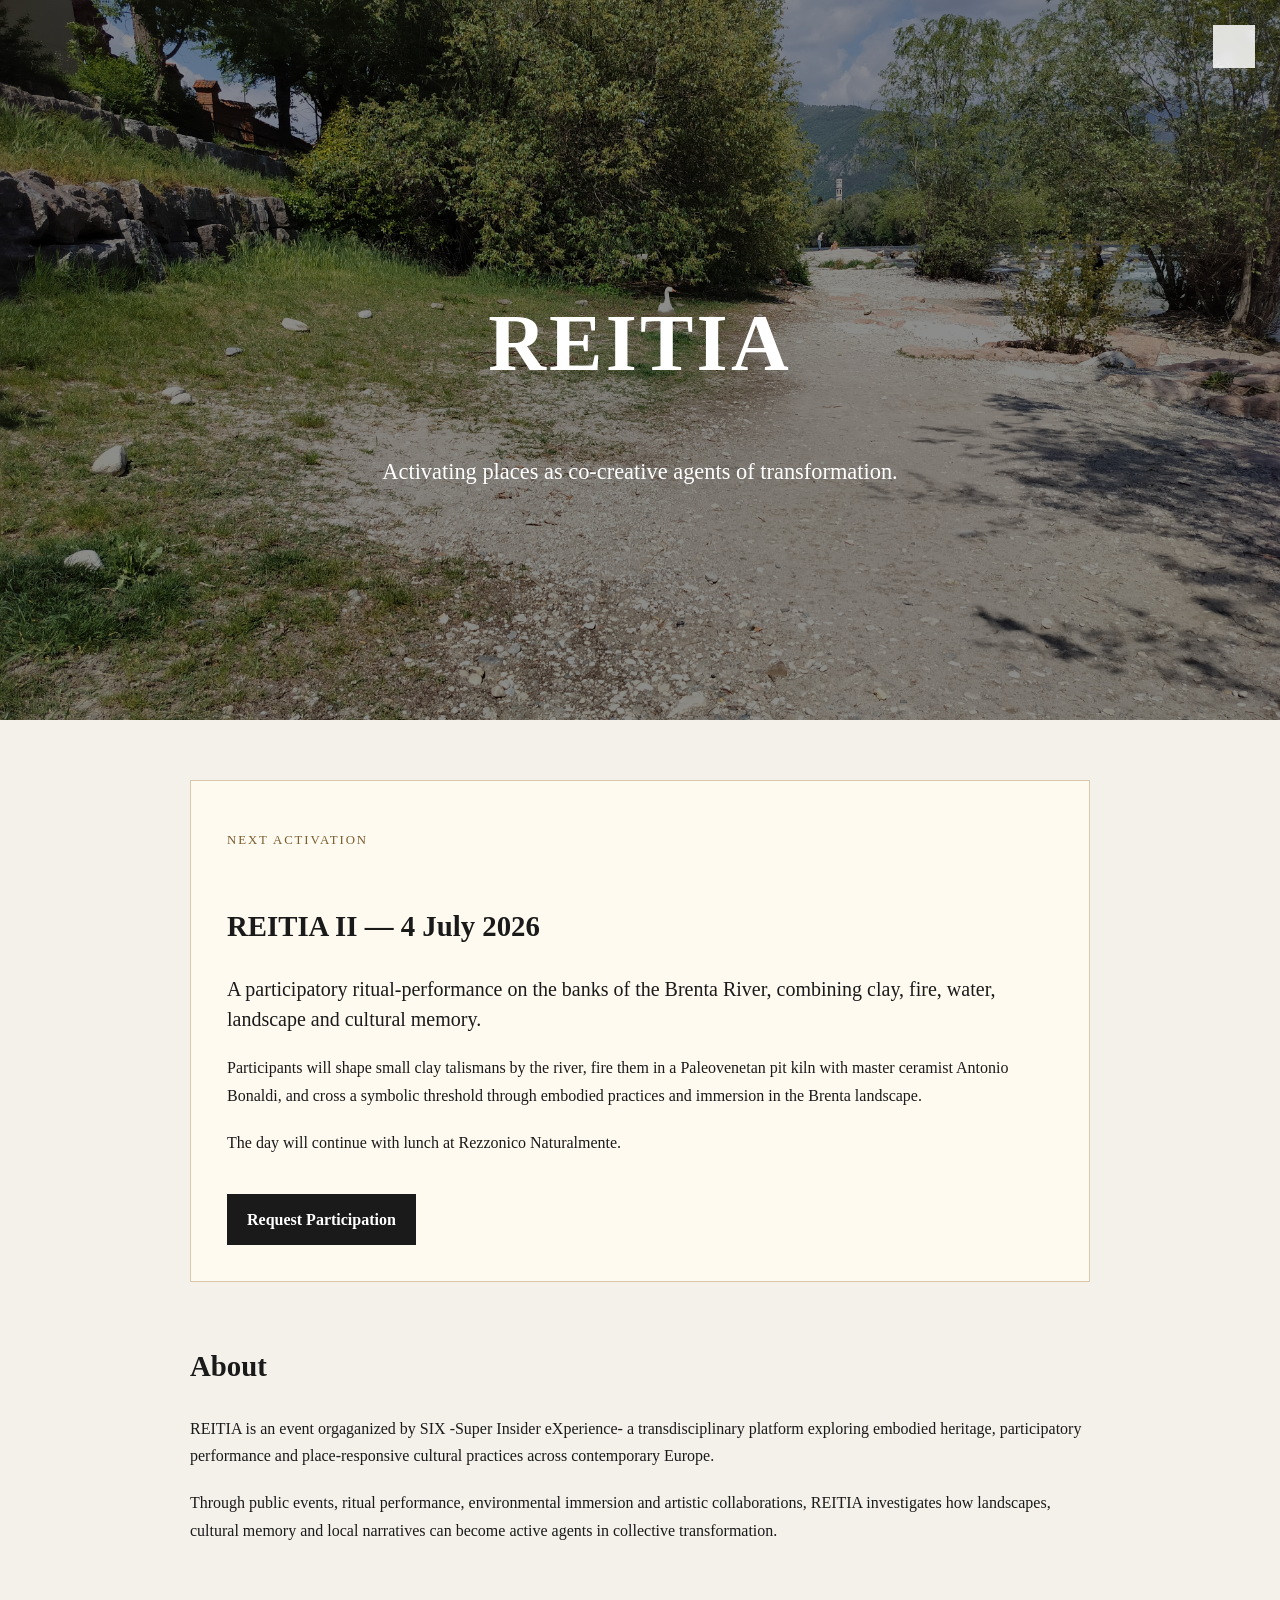
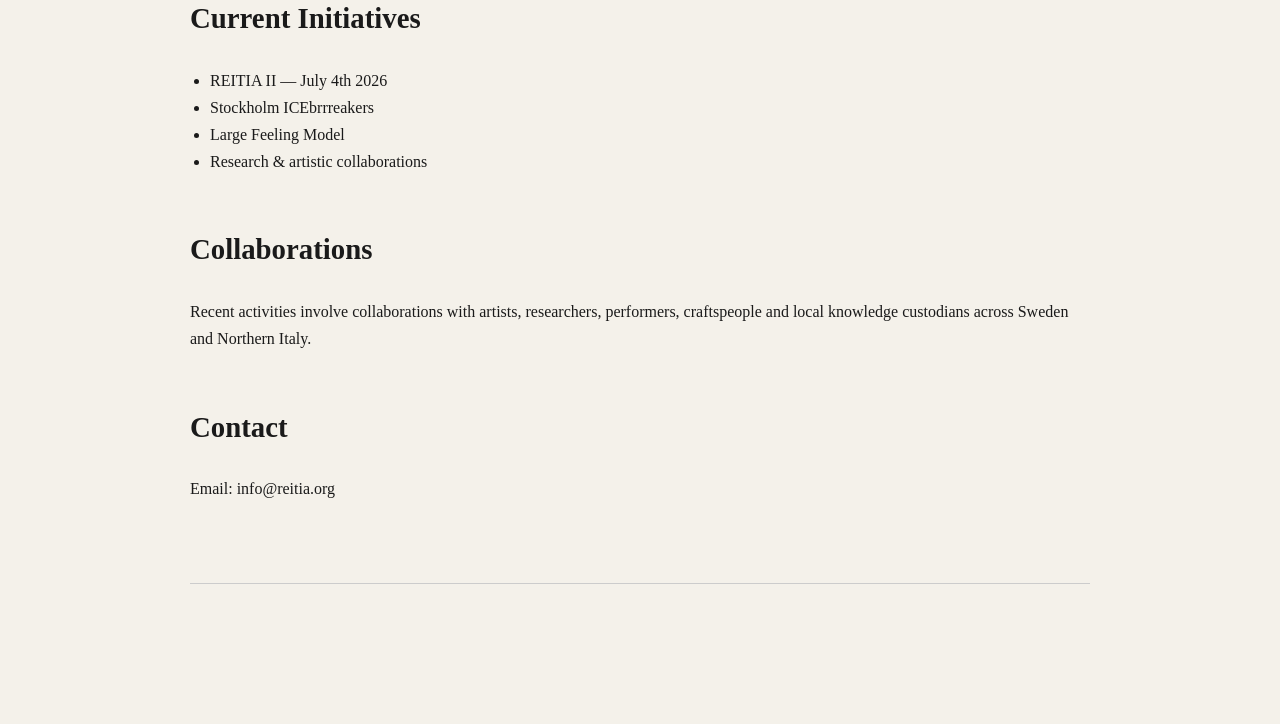
==== index-en.html @ d6e20637 "Update index-en.html" ====
<!DOCTYPE html>
<html lang="en">
<head>
  <meta charset="UTF-8" />
  <meta name="viewport" content="width=device-width, initial-scale=1.0" />
  <title>REITIA</title>
  <link rel="stylesheet" href="style.css" />
</head>

<body>

  <div class="lang-switch">
  <a href="index.html">IT</a>
</div>

<section class="hero">
  <div class="overlay">
    <h1>REITIA</h1>
    <p class="tagline">
  Activating places as co-creative agents of transformation.
</p>
  </div>
</section>

<section class="content">

  <section class="event-card">
  <p class="eyebrow">Next activation</p>
  <h2>REITIA II — 4 July 2026</h2>
  <p class="event-lead">
    A participatory ritual-performance on the banks of the Brenta River, combining clay, fire, water, landscape and cultural memory.
  </p>
  <p>
    Participants will shape small clay talismans by the river, fire them in a Paleovenetan pit kiln with master ceramist Antonio Bonaldi, and cross a symbolic threshold through embodied practices and immersion in the Brenta landscape.
  </p>
  <p>
    The day will continue with lunch at Rezzonico Naturalmente.
  </p>
  <a class="button" href="https://forms.gle/vJEPRi6JZn8Q7Mc96" target="_blank">
    Request Participation
</a>
</section>


  <div id="en">

    <h2>About</h2>

    <p>
      REITIA is an event orgaganized by SIX -Super Insider eXperience- a transdisciplinary platform exploring embodied heritage,
      participatory performance and place-responsive cultural practices
      across contemporary Europe.
    </p>

    <p>
      Through public events, ritual performance, environmental immersion
      and artistic collaborations, REITIA investigates how landscapes,
      cultural memory and local narratives can become active agents in
      collective transformation.
    </p>

    <h2>Current Initiatives</h2>

    <ul>
      <li>REITIA II — July 4th 2026</li>
      <li>Stockholm ICEbrrreakers</li>
      <li>Large Feeling Model</li>
      <li>Research & artistic collaborations</li>
    </ul>

    <h2>Collaborations</h2>

    <p>
      Recent activities involve collaborations with artists, researchers,
      performers, craftspeople and local knowledge custodians across Sweden
      and Northern Italy.
    </p>

    <h2>Contact</h2>

    <p>
      Email: info@reitia.org
    </p>

  </div>

  <hr />

</section>

</body>
</html>
---- style.css ----
body {
  margin: 0;
  font-family: Georgia, serif;
  background-color: #f4f1ea;
  color: #1a1a1a;
  line-height: 1.7;
}

.hero {
  height: 80vh;
  background-image: url('images/brenta-hero.jpg');
  background-size: cover;
  background-position: 58% center;
  position: relative;
}

.overlay {
  position: absolute;
  inset: 0;
  background: rgba(0,0,0,0.45);

  display: flex;
  flex-direction: column;
  justify-content: center;
  align-items: center;

  text-align: center;
  color: white;
  padding: 20px;
}

h1 {
  font-size: 5rem;
  letter-spacing: 0.2rem;
  margin-bottom: 20px;
}

.tagline {
  font-size: 1.4rem;
  max-width: 700px;
}

.content {
  max-width: 900px;
  margin: auto;
  padding: 60px 30px;
}

h2 {
  margin-top: 50px;
  font-size: 1.8rem;
}

.lang-switch {
  position: absolute;
  top: 25px;
  right: 25px;

  z-index: 1000;

  background: rgba(255,255,255,0.85);
  padding: 8px 12px;
  border-radius: 20px;

  backdrop-filter: blur(4px);
}

.lang-switch a {
  color: #222;
  text-decoration: none;
  font-weight: 600;
  letter-spacing: 0.05rem;
}

ul {
  padding-left: 20px;
}

hr {
  margin: 80px 0;
  border: none;
  border-top: 1px solid #ccc;
}

p {
  margin-bottom: 20px;
}

@media (max-width: 700px) {
  .hero {
    height: 75vh;
    background-position: 68% center;
  }

  h1 {
    font-size: 3.6rem;
    letter-spacing: 0.14rem;
  }

  .tagline {
    font-size: 1.05rem;
    max-width: 90%;
  }
}

.event-card {
  background: #fffaf0;
  border: 1px solid #d8c9aa;
  padding: 36px;
  margin-bottom: 60px;
}

.eyebrow {
  text-transform: uppercase;
  letter-spacing: 0.12rem;
  font-size: 0.8rem;
  color: #7a5c2e;
  margin-bottom: 8px;
}

.event-lead {
  font-size: 1.25rem;
  line-height: 1.5;
}

.button {
  display: inline-block;
  margin-top: 18px;
  padding: 12px 20px;
  background: #1a1a1a;
  color: #fff;
  text-decoration: none;
  font-weight: bold;
}

.button:hover {
  background: #4a3820;
}
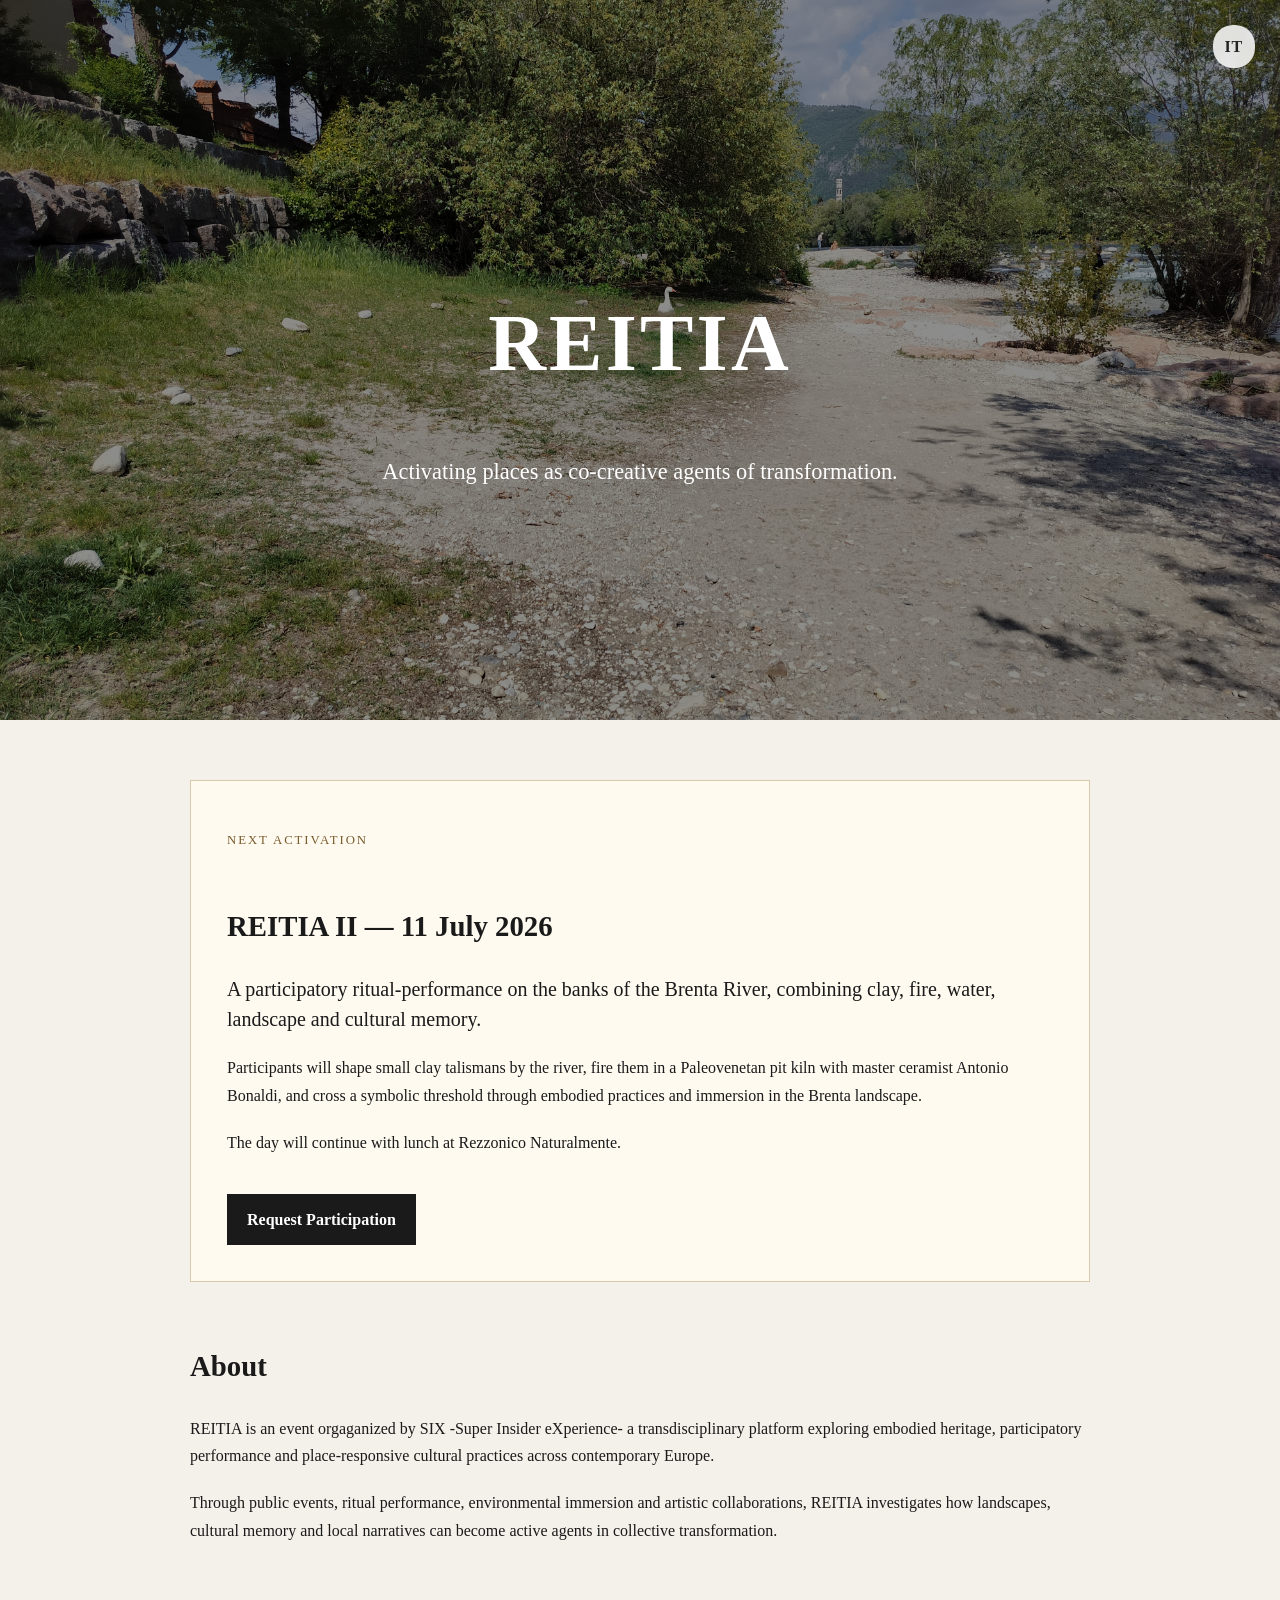
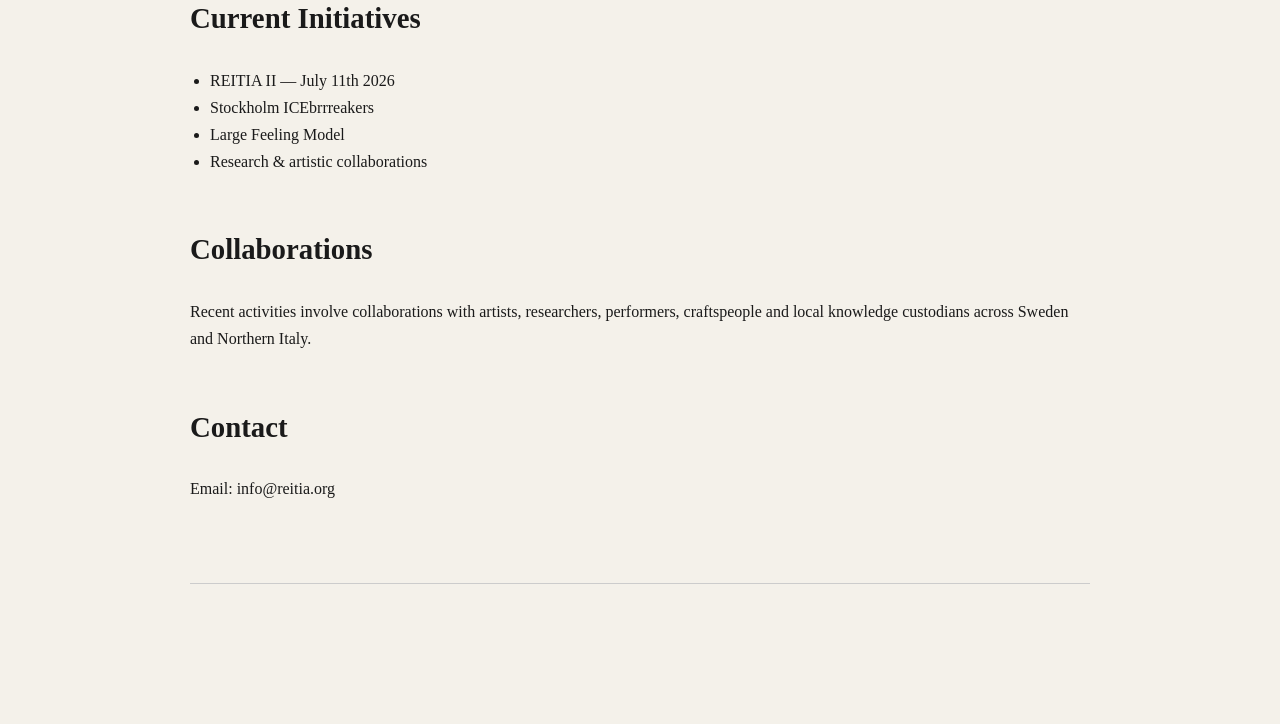
==== commit ba09c4cc: "Update event date for REITIA II to July 11, 2026" ====
--- a/index-en.html
+++ b/index-en.html
@@ -26,7 +26,7 @@
 
   <section class="event-card">
   <p class="eyebrow">Next activation</p>
-  <h2>REITIA II — 4 July 2026</h2>
+  <h2>REITIA II — 11 July 2026</h2>
   <p class="event-lead">
     A participatory ritual-performance on the banks of the Brenta River, combining clay, fire, water, landscape and cultural memory.
   </p>
@@ -62,7 +62,7 @@
     <h2>Current Initiatives</h2>
 
     <ul>
-      <li>REITIA II — July 4th 2026</li>
+      <li>REITIA II — July 11th 2026</li>
       <li>Stockholm ICEbrrreakers</li>
       <li>Large Feeling Model</li>
       <li>Research & artistic collaborations</li>
--- a/style.css
+++ b/style.css
@@ -136,3 +136,73 @@
 .button:hover {
   background: #4a3820;
 }
+.date-block {
+  margin: 28px 0;
+  padding-left: 18px;
+  border-left: 3px solid #d8c9aa;
+}
+
+.date-block h3 {
+  margin: 0 0 8px 0;
+  font-size: 1.35rem;
+  color: #4a3820;
+}
+
+.date-block p {
+  margin-bottom: 0;
+}
+
+
+.image-grid {
+  display: grid;
+  grid-template-columns: repeat(3, 1fr);
+  gap: 24px;
+  margin: 28px 0 60px;
+}
+
+.image-grid figure {
+  margin: 0;
+}
+
+.image-grid img {
+  width: 100%;
+  aspect-ratio: 4 / 3;
+  object-fit: cover;
+  display: block;
+  border: 1px solid #d8c9aa;
+}
+
+.image-grid figcaption {
+  font-size: 0.9rem;
+  color: #5f574a;
+  line-height: 1.45;
+  margin-top: 8px;
+}
+
+.reitia-section,
+.images-section,
+.press-section,
+.sestante-section {
+  margin-bottom: 60px;
+}
+
+.full-image {
+  width: 100%;
+  height: auto;
+  margin: 24px 0 40px;
+  border: 1px solid #d8c9aa;
+}
+
+.image-caption {
+  font-size: 0.95rem;
+  color: #5f574a;
+  margin-top: -24px;
+  margin-bottom: 50px;
+  line-height: 1.5;
+}
+
+@media (max-width: 700px) {
+  .image-grid {
+    grid-template-columns: 1fr;
+  }
+}
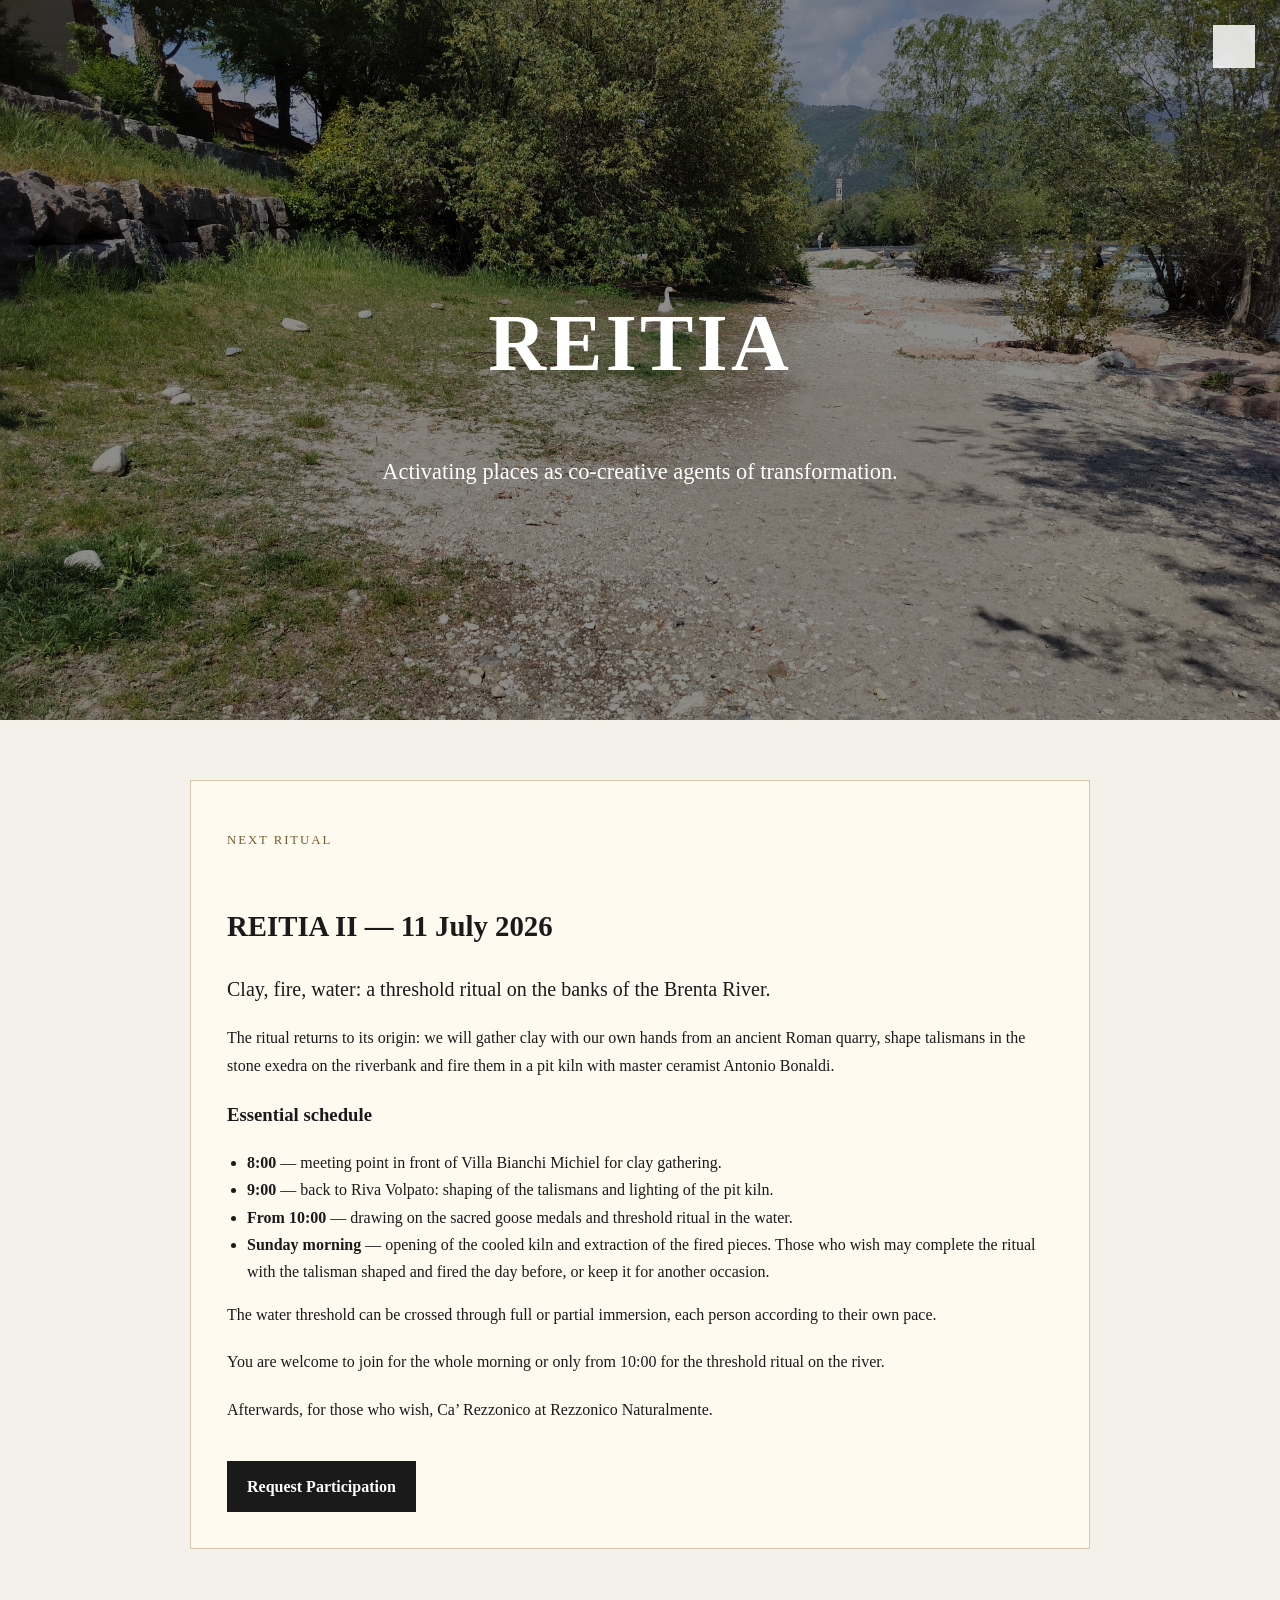
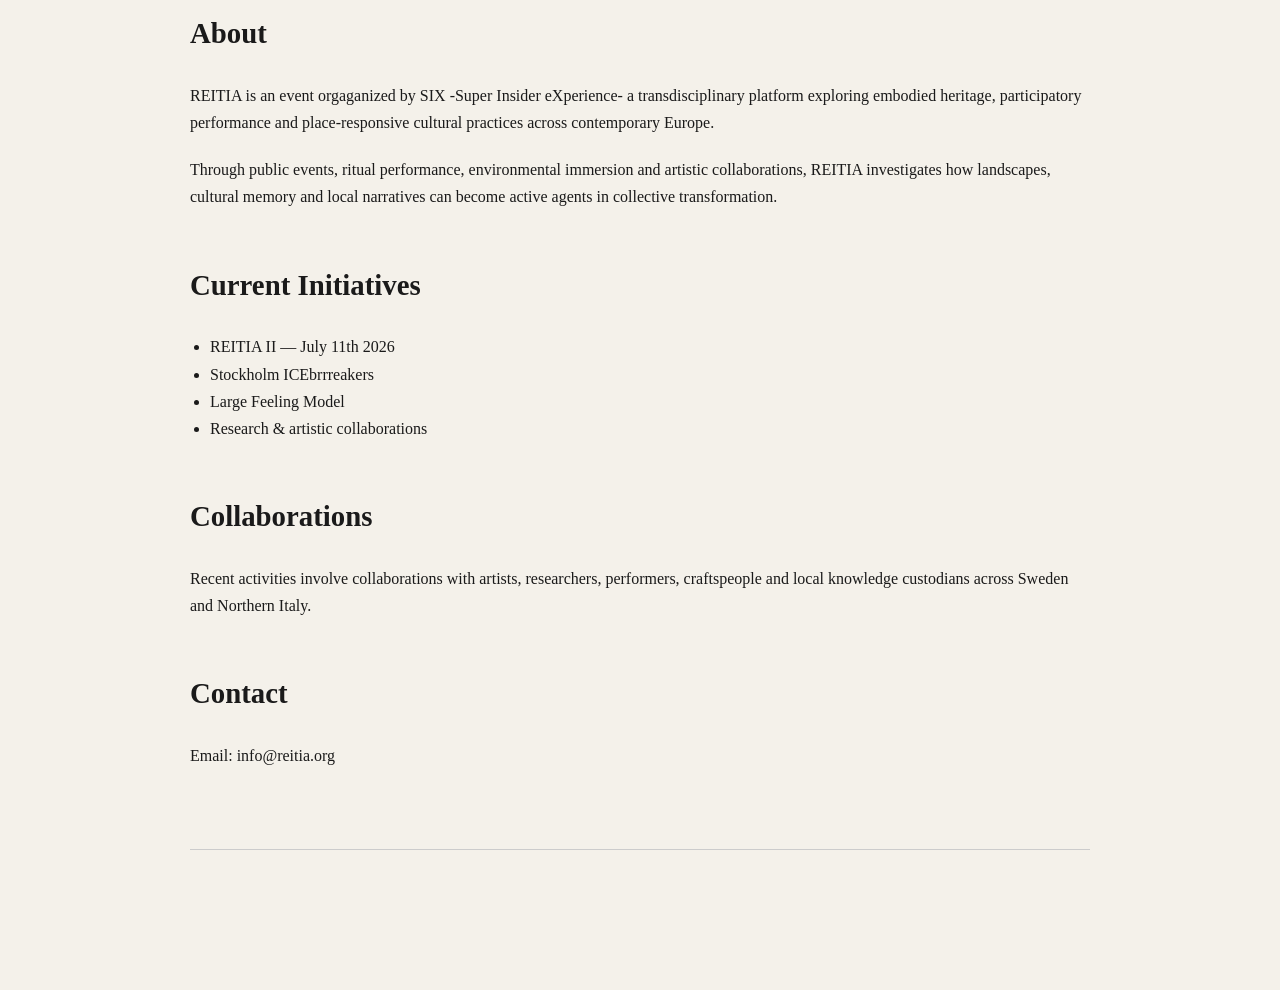
==== commit 99f92fac: "Update event details and descriptions in index-en.html" ====
--- a/index-en.html
+++ b/index-en.html
@@ -25,20 +25,41 @@
 <section class="content">
 
   <section class="event-card">
-  <p class="eyebrow">Next activation</p>
+  <p class="eyebrow">Next ritual</p>
   <h2>REITIA II — 11 July 2026</h2>
+
   <p class="event-lead">
-    A participatory ritual-performance on the banks of the Brenta River, combining clay, fire, water, landscape and cultural memory.
+    Clay, fire, water: a threshold ritual on the banks of the Brenta River.
   </p>
+
   <p>
-    Participants will shape small clay talismans by the river, fire them in a Paleovenetan pit kiln with master ceramist Antonio Bonaldi, and cross a symbolic threshold through embodied practices and immersion in the Brenta landscape.
+    The ritual returns to its origin: we will gather clay with our own hands from an ancient Roman quarry, shape talismans in the stone exedra on the riverbank and fire them in a pit kiln with master ceramist Antonio Bonaldi.
   </p>
+
+  <h3>Essential schedule</h3>
+
+  <ul>
+    <li><strong>8:00</strong> — meeting point in front of Villa Bianchi Michiel for clay gathering.</li>
+    <li><strong>9:00</strong> — back to Riva Volpato: shaping of the talismans and lighting of the pit kiln.</li>
+    <li><strong>From 10:00</strong> — drawing on the sacred goose medals and threshold ritual in the water.</li>
+    <li><strong>Sunday morning</strong> — opening of the cooled kiln and extraction of the fired pieces. Those who wish may complete the ritual with the talisman shaped and fired the day before, or keep it for another occasion.</li>
+  </ul>
+
   <p>
-    The day will continue with lunch at Rezzonico Naturalmente.
+    The water threshold can be crossed through full or partial immersion, each person according to their own pace.
   </p>
+
+  <p>
+    You are welcome to join for the whole morning or only from 10:00 for the threshold ritual on the river.
+  </p>
+
+  <p>
+    Afterwards, for those who wish, Ca’ Rezzonico at Rezzonico Naturalmente.
+  </p>
+
   <a class="button" href="https://forms.gle/vJEPRi6JZn8Q7Mc96" target="_blank">
     Request Participation
-</a>
+  </a>
 </section>
 
 
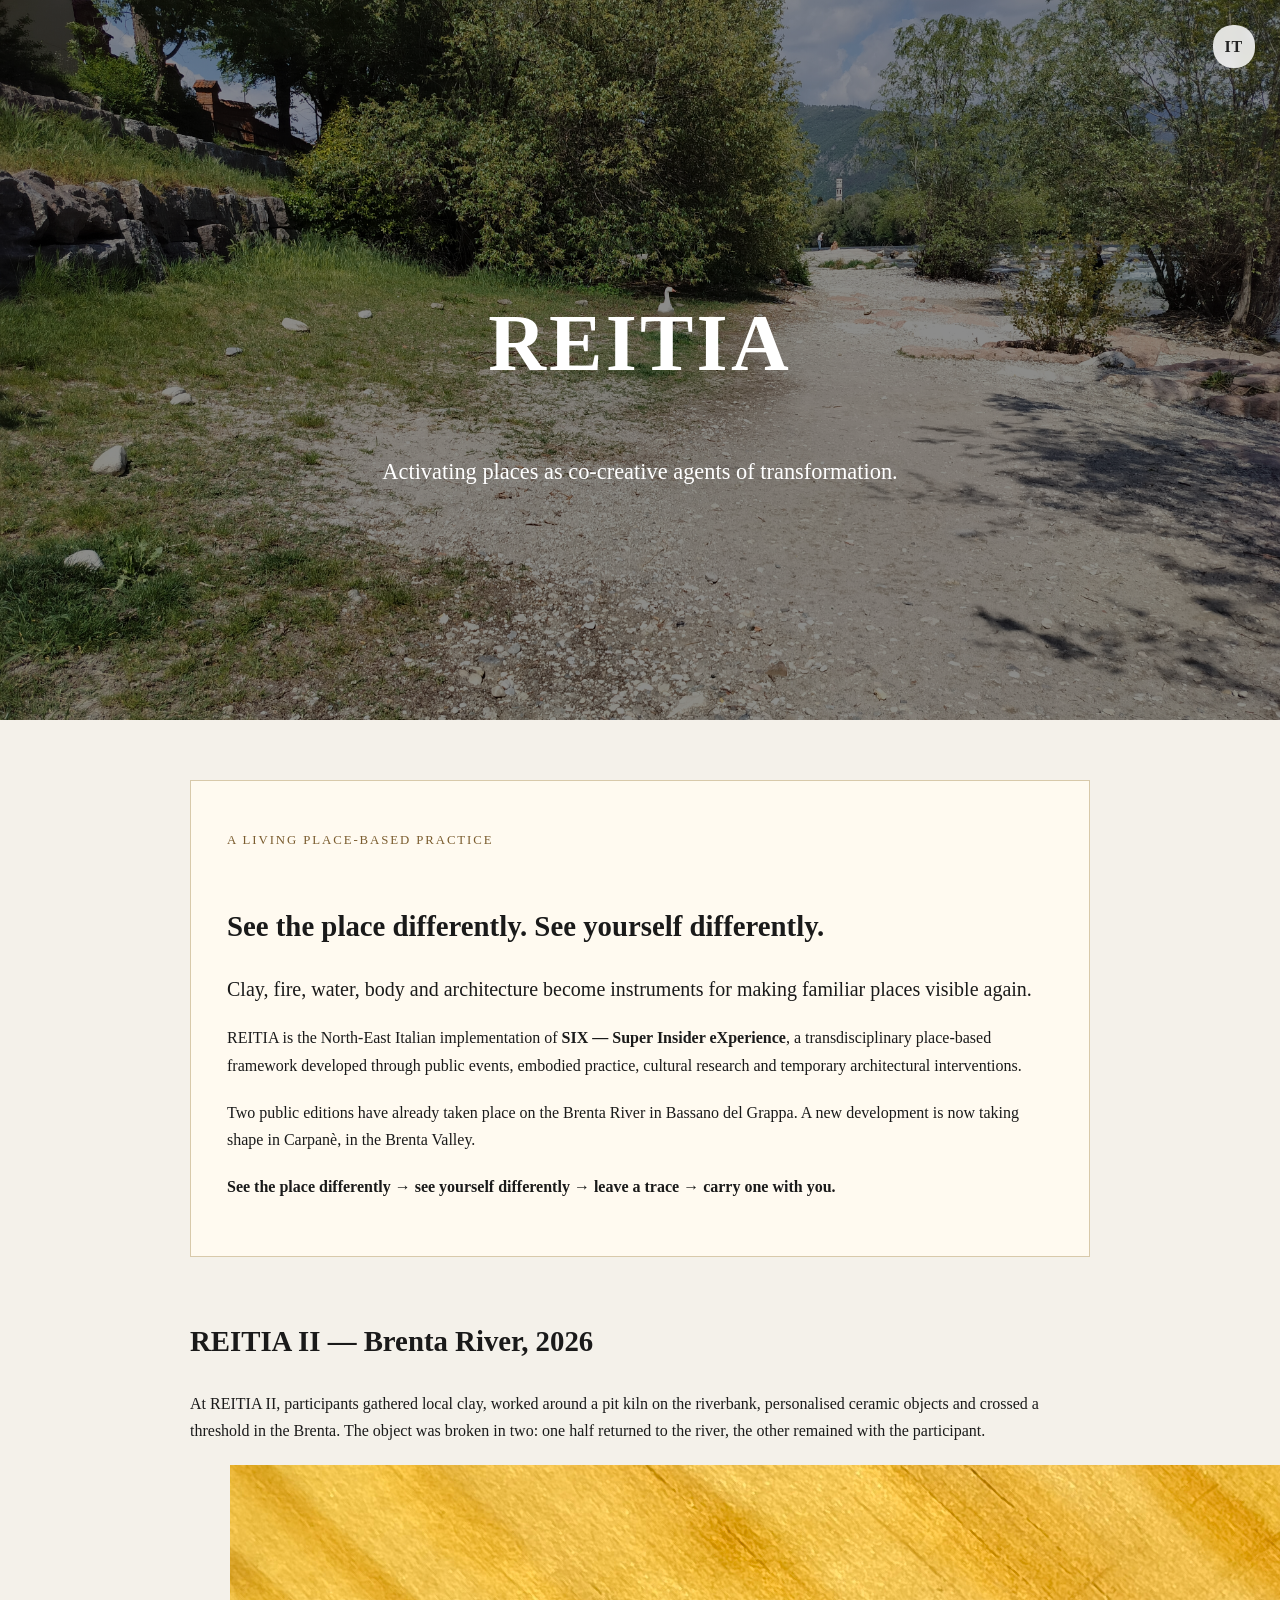
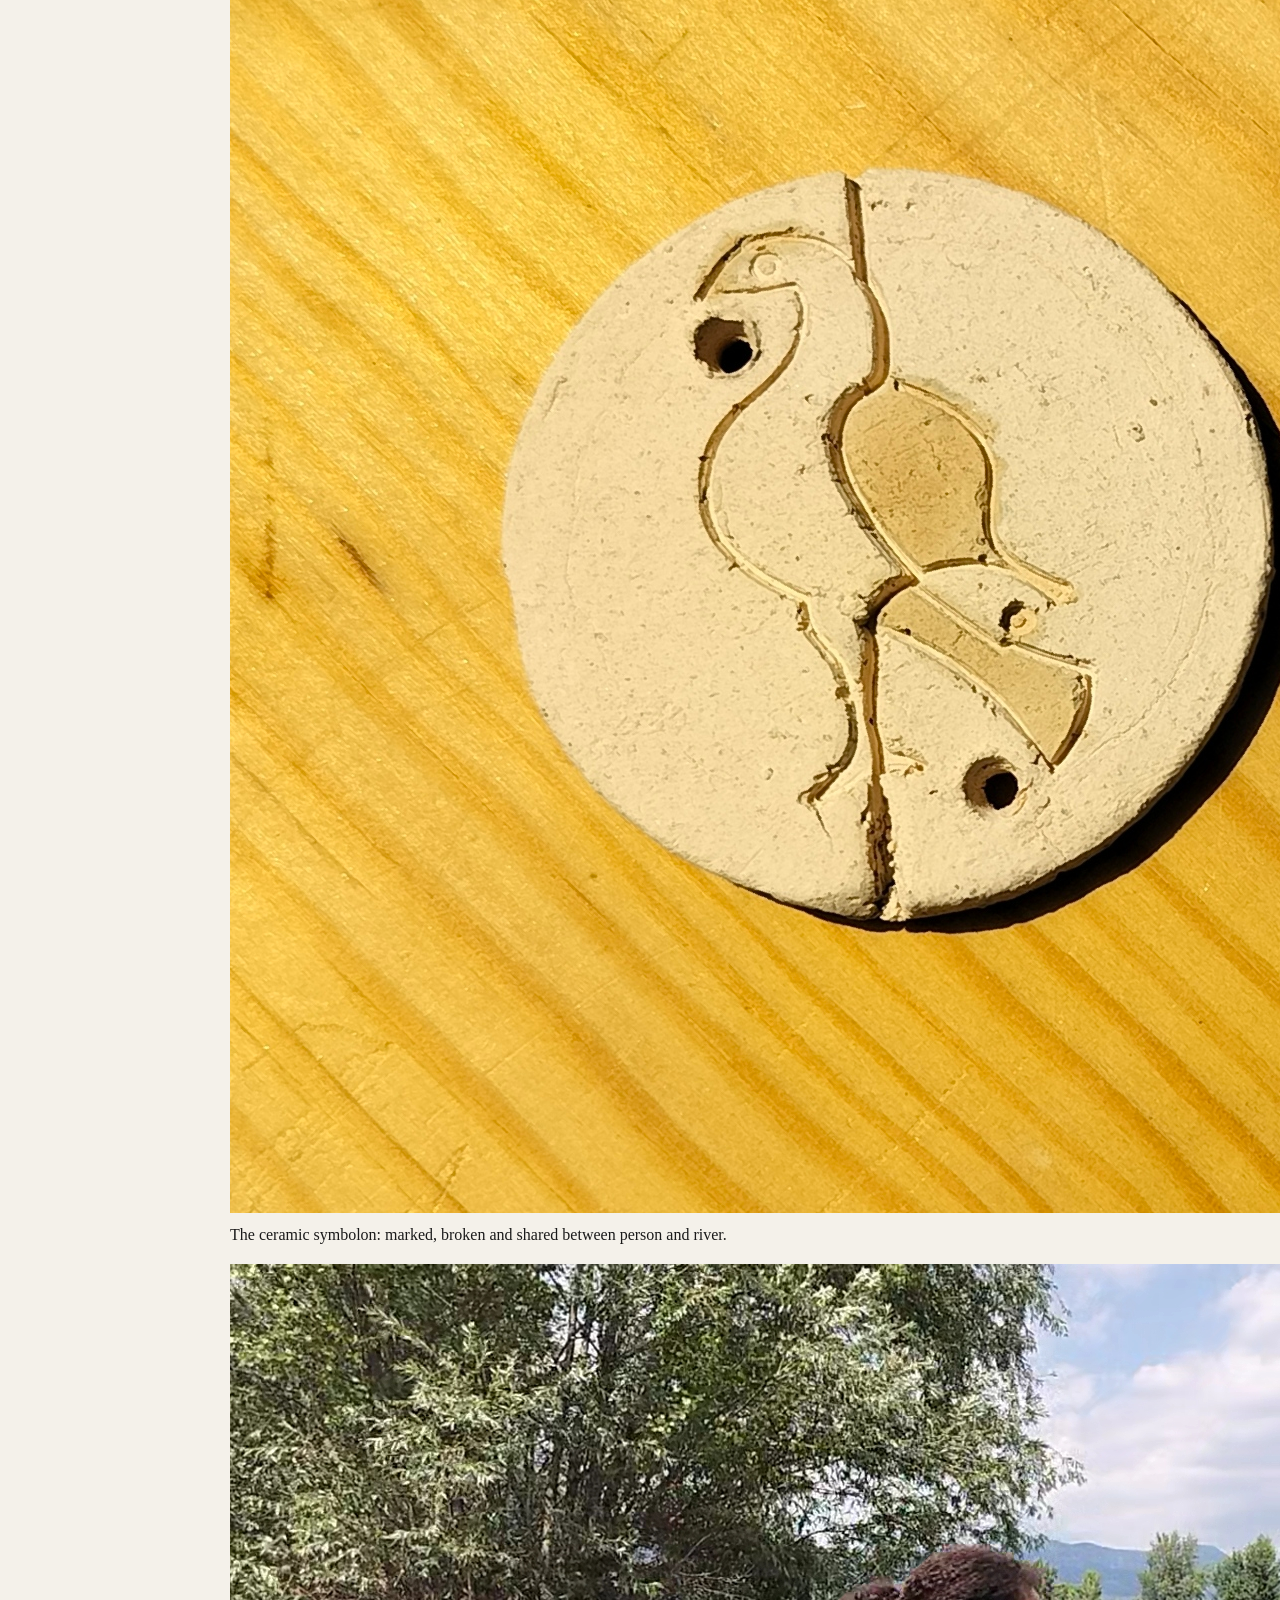
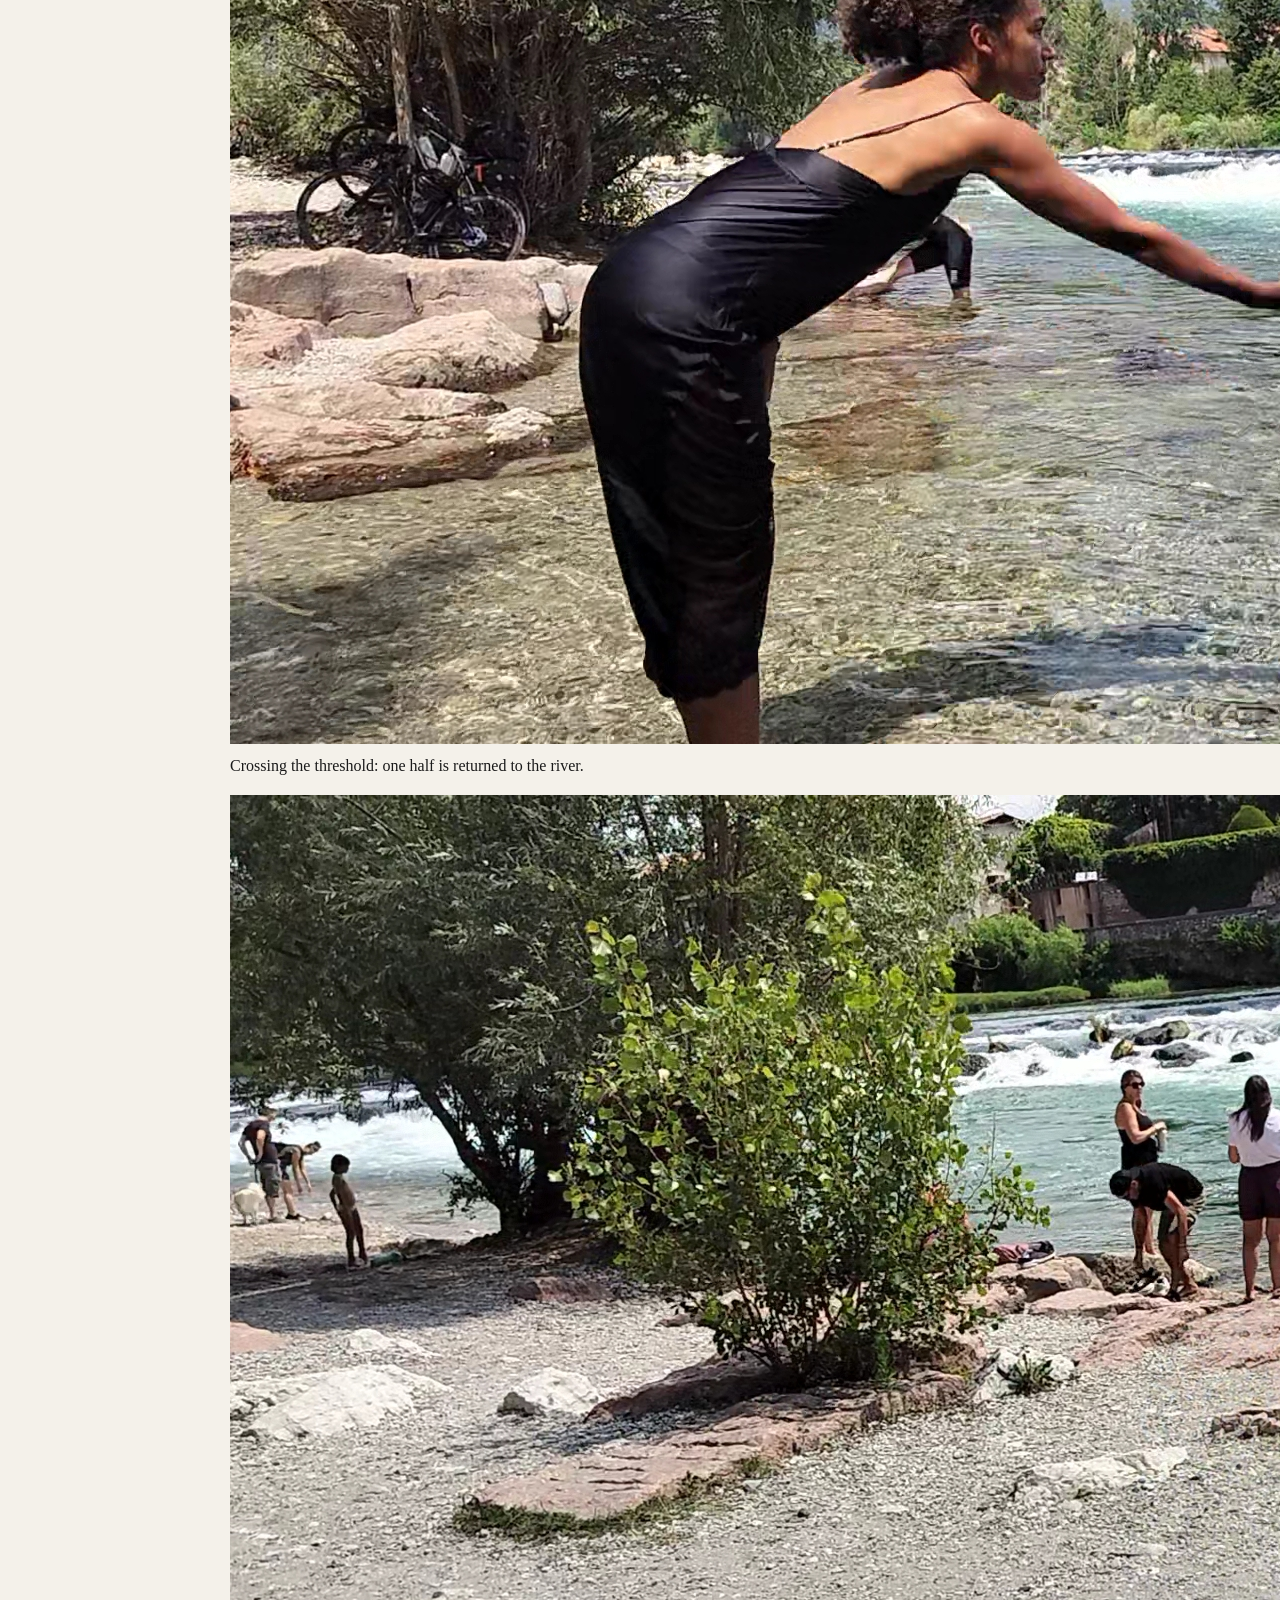
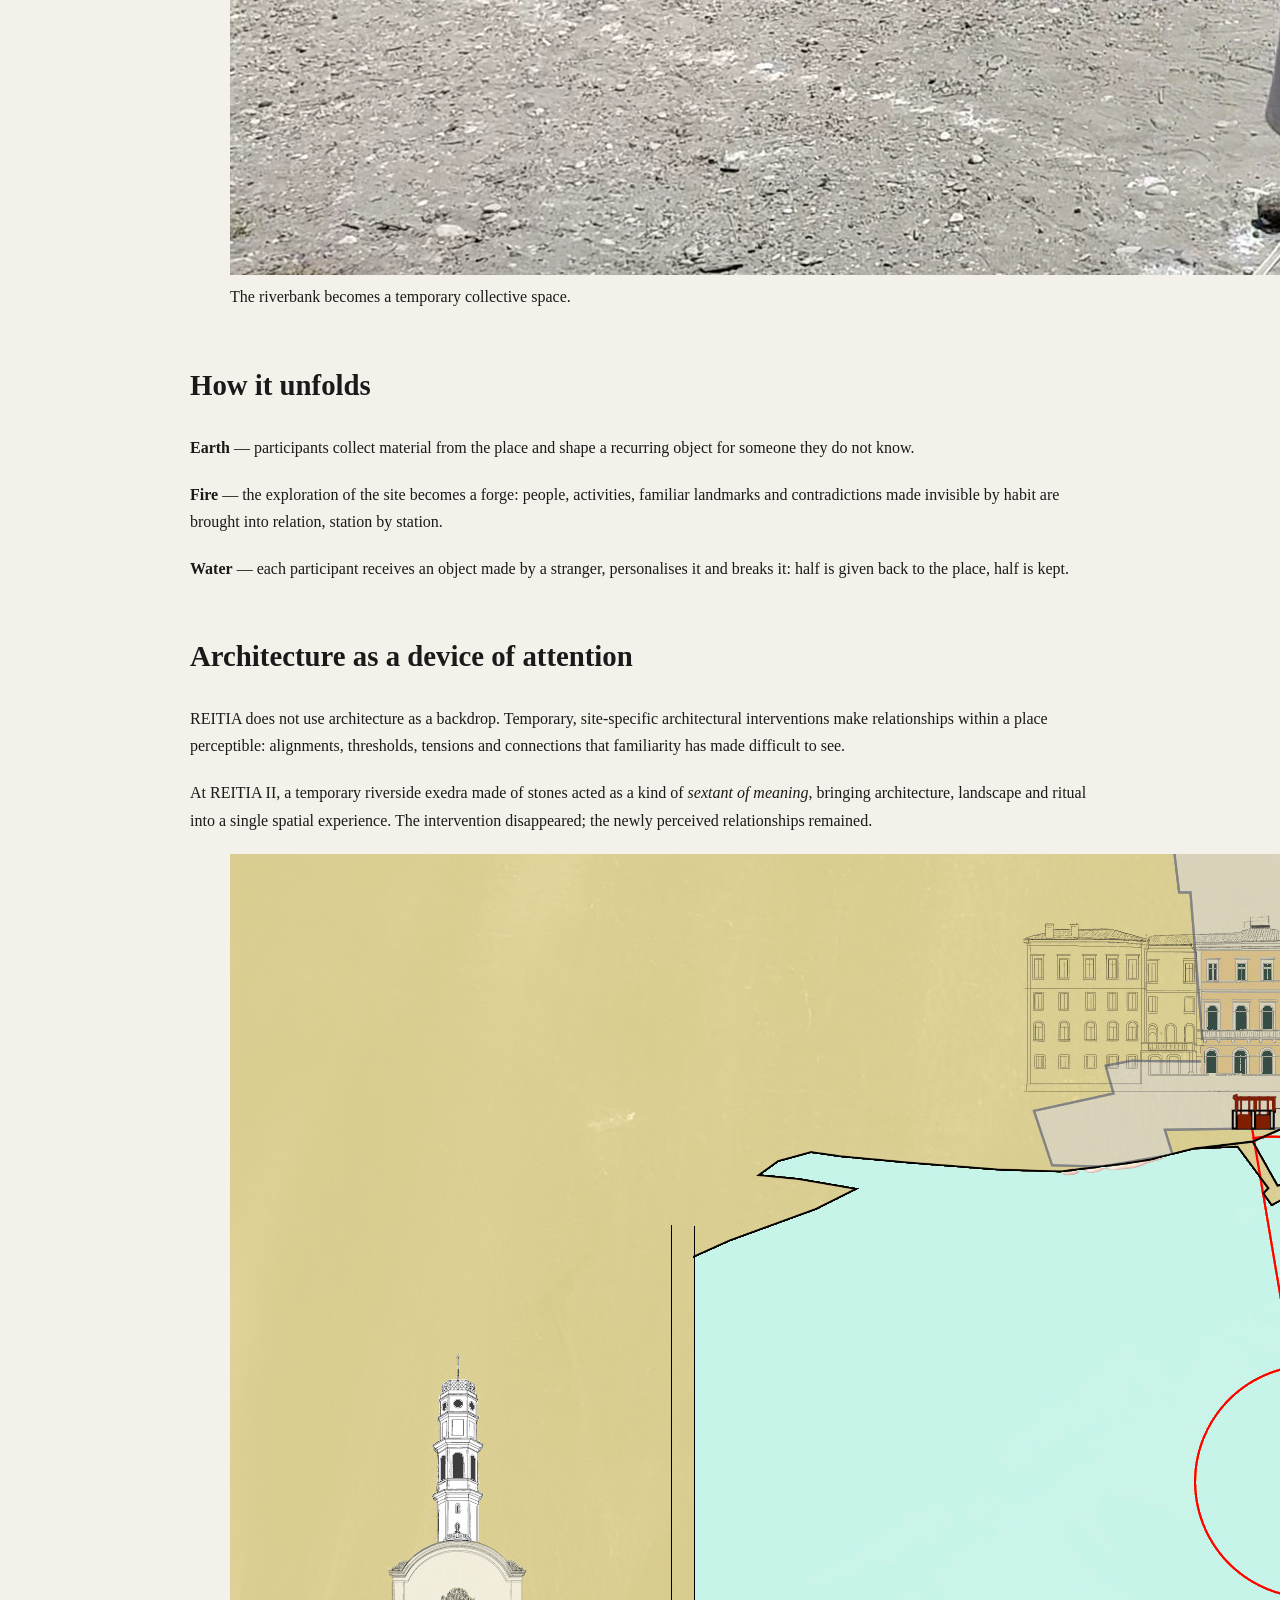
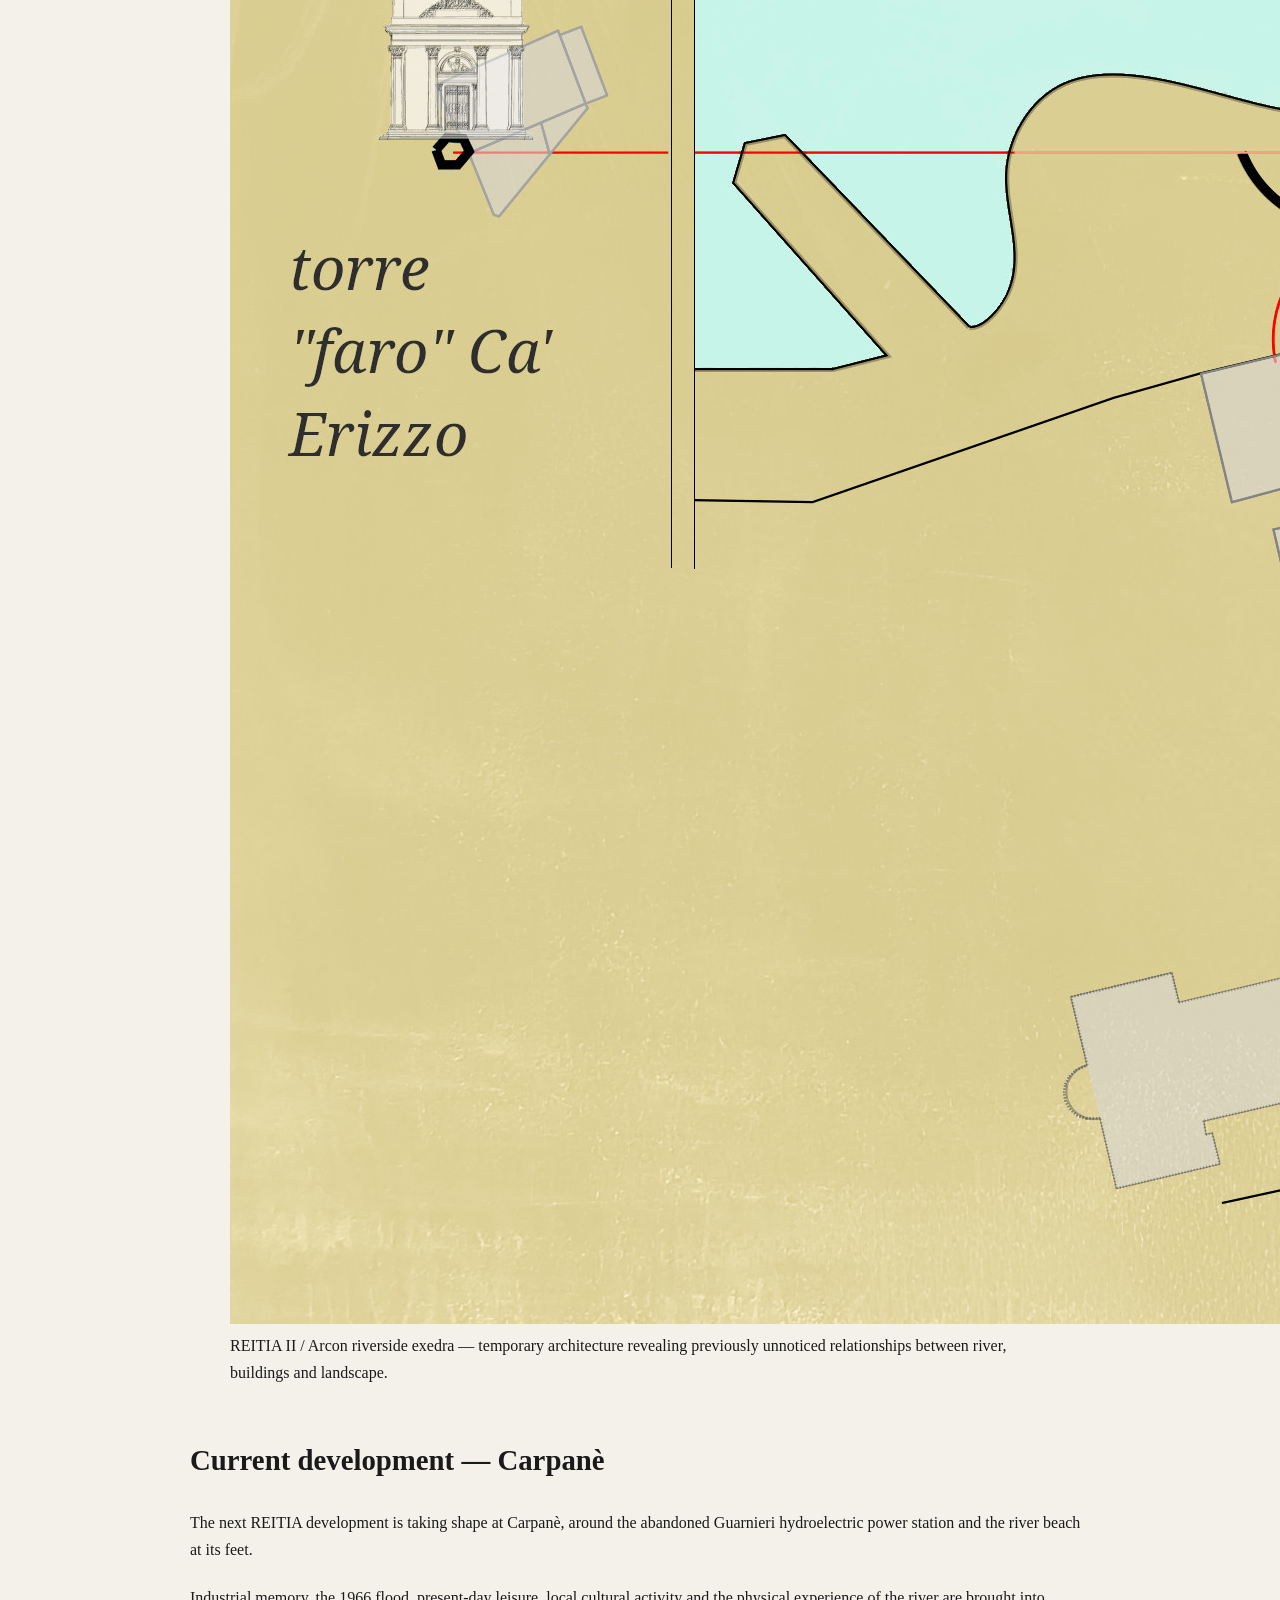
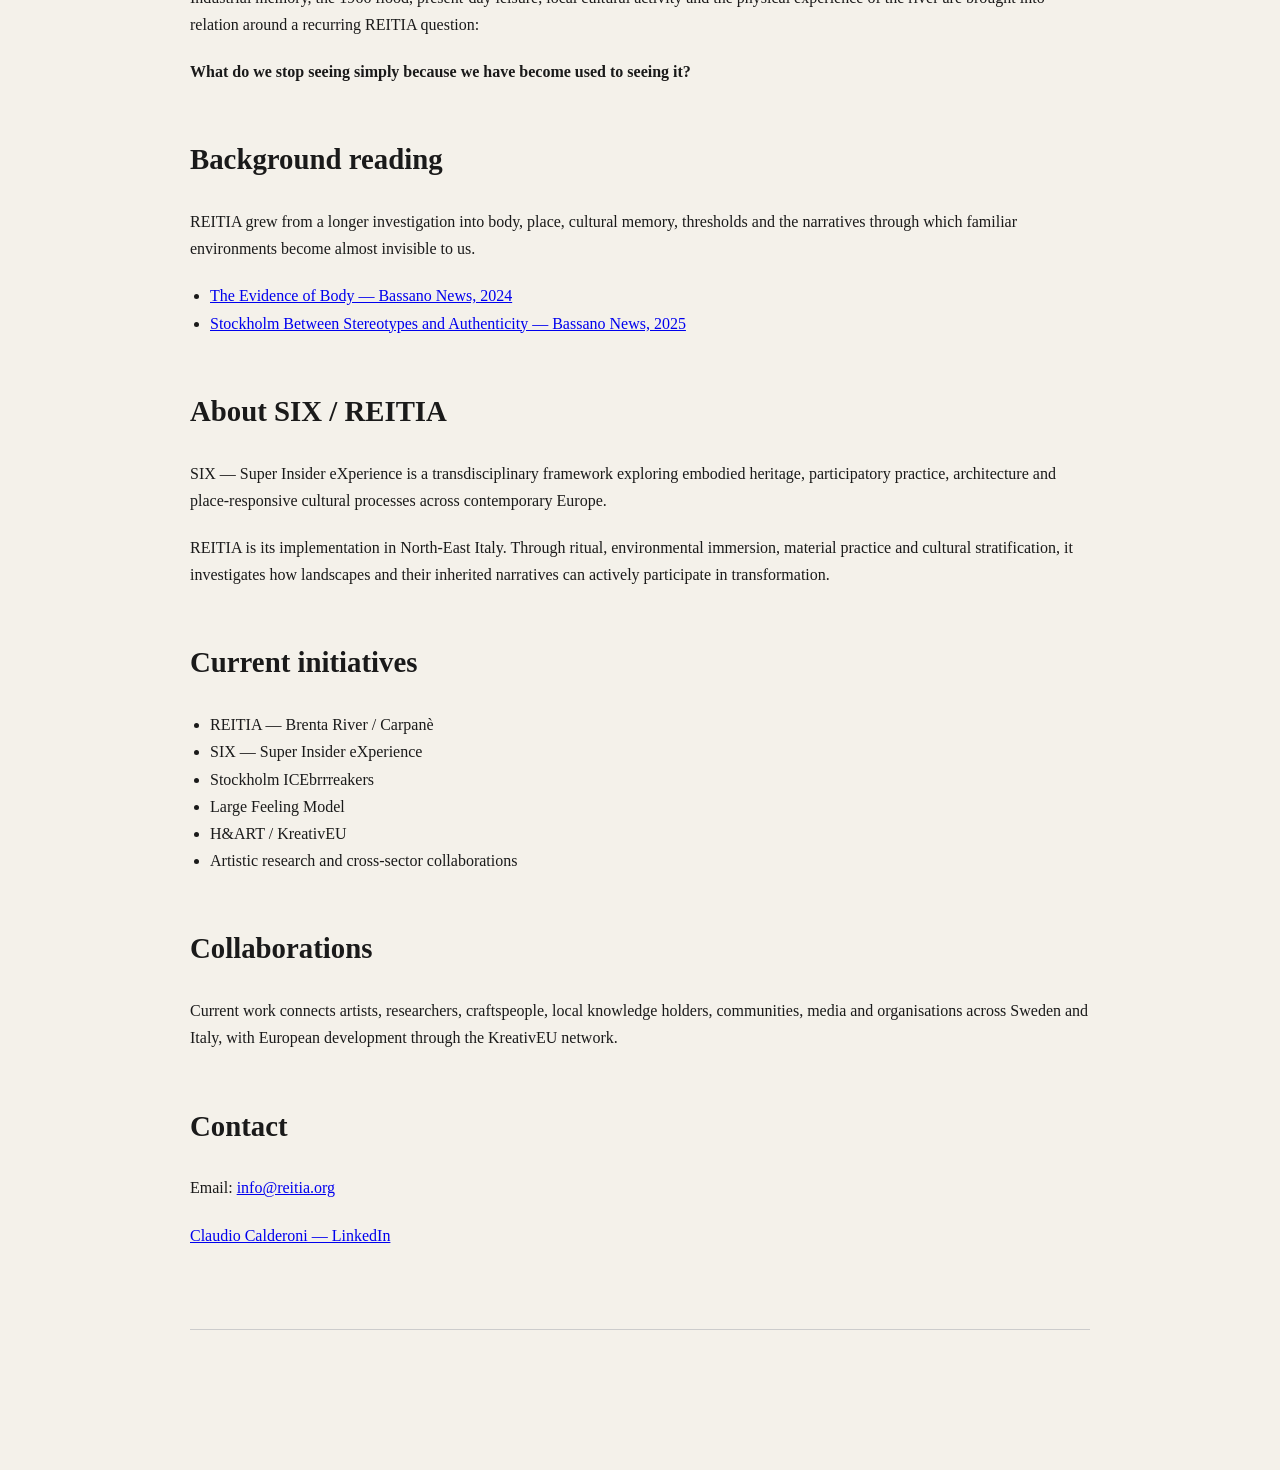
==== commit ef69a9ef: "Refactor index-en.html for better structure and clarity Refactored the structure of the index-en.htm" ====
--- a/index-en.html
+++ b/index-en.html
@@ -10,105 +10,248 @@
 <body>
 
   <div class="lang-switch">
-  <a href="index.html">IT</a>
-</div>
-
-<section class="hero">
-  <div class="overlay">
-    <h1>REITIA</h1>
-    <p class="tagline">
-  Activating places as co-creative agents of transformation.
-</p>
+    <a href="index.html">IT</a>
   </div>
-</section>
-
-<section class="content">
-
-  <section class="event-card">
-  <p class="eyebrow">Next ritual</p>
-  <h2>REITIA II — 11 July 2026</h2>
-
-  <p class="event-lead">
-    Clay, fire, water: a threshold ritual on the banks of the Brenta River.
-  </p>
-
-  <p>
-    The ritual returns to its origin: we will gather clay with our own hands from an ancient Roman quarry, shape talismans in the stone exedra on the riverbank and fire them in a pit kiln with master ceramist Antonio Bonaldi.
-  </p>
-
-  <h3>Essential schedule</h3>
-
-  <ul>
-    <li><strong>8:00</strong> — meeting point in front of Villa Bianchi Michiel for clay gathering.</li>
-    <li><strong>9:00</strong> — back to Riva Volpato: shaping of the talismans and lighting of the pit kiln.</li>
-    <li><strong>From 10:00</strong> — drawing on the sacred goose medals and threshold ritual in the water.</li>
-    <li><strong>Sunday morning</strong> — opening of the cooled kiln and extraction of the fired pieces. Those who wish may complete the ritual with the talisman shaped and fired the day before, or keep it for another occasion.</li>
-  </ul>
-
-  <p>
-    The water threshold can be crossed through full or partial immersion, each person according to their own pace.
-  </p>
-
-  <p>
-    You are welcome to join for the whole morning or only from 10:00 for the threshold ritual on the river.
-  </p>
-
-  <p>
-    Afterwards, for those who wish, Ca’ Rezzonico at Rezzonico Naturalmente.
-  </p>
-
-  <a class="button" href="https://forms.gle/vJEPRi6JZn8Q7Mc96" target="_blank">
-    Request Participation
-  </a>
-</section>
-
-
-  <div id="en">
-
-    <h2>About</h2>
-
-    <p>
-      REITIA is an event orgaganized by SIX -Super Insider eXperience- a transdisciplinary platform exploring embodied heritage,
-      participatory performance and place-responsive cultural practices
-      across contemporary Europe.
-    </p>
-
-    <p>
-      Through public events, ritual performance, environmental immersion
-      and artistic collaborations, REITIA investigates how landscapes,
-      cultural memory and local narratives can become active agents in
-      collective transformation.
-    </p>
-
-    <h2>Current Initiatives</h2>
-
-    <ul>
-      <li>REITIA II — July 11th 2026</li>
-      <li>Stockholm ICEbrrreakers</li>
-      <li>Large Feeling Model</li>
-      <li>Research & artistic collaborations</li>
-    </ul>
-
-    <h2>Collaborations</h2>
-
-    <p>
-      Recent activities involve collaborations with artists, researchers,
-      performers, craftspeople and local knowledge custodians across Sweden
-      and Northern Italy.
-    </p>
-
-    <h2>Contact</h2>
-
-    <p>
-      Email: info@reitia.org
-    </p>
-
-  </div>
-
-  <hr />
-
-</section>
+
+  <section class="hero">
+    <div class="overlay">
+      <h1>REITIA</h1>
+      <p class="tagline">
+        Activating places as co-creative agents of transformation.
+      </p>
+    </div>
+  </section>
+
+  <section class="content">
+
+    <section class="event-card">
+      <p class="eyebrow">A living place-based practice</p>
+
+      <h2>See the place differently. See yourself differently.</h2>
+
+      <p class="event-lead">
+        Clay, fire, water, body and architecture become instruments for making
+        familiar places visible again.
+      </p>
+
+      <p>
+        REITIA is the North-East Italian implementation of
+        <strong>SIX — Super Insider eXperience</strong>, a transdisciplinary
+        place-based framework developed through public events, embodied practice,
+        cultural research and temporary architectural interventions.
+      </p>
+
+      <p>
+        Two public editions have already taken place on the Brenta River in
+        Bassano del Grappa. A new development is now taking shape in Carpanè,
+        in the Brenta Valley.
+      </p>
+
+      <p>
+        <strong>
+          See the place differently → see yourself differently →
+          leave a trace → carry one with you.
+        </strong>
+      </p>
+    </section>
+
+    <div id="en">
+
+      <h2>REITIA II — Brenta River, 2026</h2>
+
+      <p>
+        At REITIA II, participants gathered local clay, worked around a pit kiln
+        on the riverbank, personalised ceramic objects and crossed a threshold
+        in the Brenta. The object was broken in two: one half returned to the
+        river, the other remained with the participant.
+      </p>
+
+      <div class="gallery">
+
+        <figure>
+          <img
+            src="images/reitia-talismano.jpg"
+            alt="REITIA ceramic symbolon marked with the sacred goose"
+          />
+          <figcaption>
+            The ceramic symbolon: marked, broken and shared between person and river.
+          </figcaption>
+        </figure>
+
+        <figure>
+          <img
+            src="images/reitia-soglia-brenta.jpg"
+            alt="REITIA threshold ritual on the Brenta River"
+          />
+          <figcaption>
+            Crossing the threshold: one half is returned to the river.
+          </figcaption>
+        </figure>
+
+        <figure>
+          <img
+            src="images/reitia-riva-volpato.jpg"
+            alt="Participants on the Brenta riverbank during REITIA II"
+          />
+          <figcaption>
+            The riverbank becomes a temporary collective space.
+          </figcaption>
+        </figure>
+
+      </div>
+
+      <h2>How it unfolds</h2>
+
+      <p>
+        <strong>Earth</strong> — participants collect material from the place
+        and shape a recurring object for someone they do not know.
+      </p>
+
+      <p>
+        <strong>Fire</strong> — the exploration of the site becomes a forge:
+        people, activities, familiar landmarks and contradictions made invisible
+        by habit are brought into relation, station by station.
+      </p>
+
+      <p>
+        <strong>Water</strong> — each participant receives an object made by
+        a stranger, personalises it and breaks it: half is given back to the
+        place, half is kept.
+      </p>
+
+      <h2>Architecture as a device of attention</h2>
+
+      <p>
+        REITIA does not use architecture as a backdrop. Temporary,
+        site-specific architectural interventions make relationships within
+        a place perceptible: alignments, thresholds, tensions and connections
+        that familiarity has made difficult to see.
+      </p>
+
+      <p>
+        At REITIA II, a temporary riverside exedra made of stones acted as a
+        kind of <em>sextant of meaning</em>, bringing architecture, landscape
+        and ritual into a single spatial experience. The intervention
+        disappeared; the newly perceived relationships remained.
+      </p>
+
+      <figure>
+        <img
+          src="images/sestante-reitia.jpg"
+          alt="Diagram of architectural and urban alignments activated by the REITIA II exedra"
+        />
+        <figcaption>
+          REITIA II / Arcon riverside exedra — temporary architecture revealing
+          previously unnoticed relationships between river, buildings and landscape.
+        </figcaption>
+      </figure>
+
+      <h2>Current development — Carpanè</h2>
+
+      <p>
+        The next REITIA development is taking shape at Carpanè, around the
+        abandoned Guarnieri hydroelectric power station and the river beach
+        at its feet.
+      </p>
+
+      <p>
+        Industrial memory, the 1966 flood, present-day leisure, local cultural
+        activity and the physical experience of the river are brought into
+        relation around a recurring REITIA question:
+      </p>
+
+      <p>
+        <strong>
+          What do we stop seeing simply because we have become used to seeing it?
+        </strong>
+      </p>
+
+      <h2>Background reading</h2>
+
+      <p>
+        REITIA grew from a longer investigation into body, place, cultural
+        memory, thresholds and the narratives through which familiar
+        environments become almost invisible to us.
+      </p>
+
+      <ul>
+        <li>
+          <a
+            href="images/bassano-news-2024-03-liminalita-en.pdf"
+            target="_blank"
+            rel="noopener"
+          >
+            The Evidence of Body — Bassano News, 2024
+          </a>
+        </li>
+
+        <li>
+          <a
+            href="images/bassano-news-2025-01-stereotipi-en.pdf"
+            target="_blank"
+            rel="noopener"
+          >
+            Stockholm Between Stereotypes and Authenticity — Bassano News, 2025
+          </a>
+        </li>
+      </ul>
+
+      <h2>About SIX / REITIA</h2>
+
+      <p>
+        SIX — Super Insider eXperience is a transdisciplinary framework exploring
+        embodied heritage, participatory practice, architecture and place-responsive
+        cultural processes across contemporary Europe.
+      </p>
+
+      <p>
+        REITIA is its implementation in North-East Italy. Through ritual,
+        environmental immersion, material practice and cultural stratification,
+        it investigates how landscapes and their inherited narratives can
+        actively participate in transformation.
+      </p>
+
+      <h2>Current initiatives</h2>
+
+      <ul>
+        <li>REITIA — Brenta River / Carpanè</li>
+        <li>SIX — Super Insider eXperience</li>
+        <li>Stockholm ICEbrrreakers</li>
+        <li>Large Feeling Model</li>
+        <li>H&amp;ART / KreativEU</li>
+        <li>Artistic research and cross-sector collaborations</li>
+      </ul>
+
+      <h2>Collaborations</h2>
+
+      <p>
+        Current work connects artists, researchers, craftspeople, local knowledge
+        holders, communities, media and organisations across Sweden and Italy,
+        with European development through the KreativEU network.
+      </p>
+
+      <h2>Contact</h2>
+
+      <p>
+        Email:
+        <a href="mailto:info@reitia.org">info@reitia.org</a>
+      </p>
+
+      <p>
+        <a
+          href="https://www.linkedin.com/in/claudio-calderoni-architect"
+          target="_blank"
+          rel="noopener"
+        >
+          Claudio Calderoni — LinkedIn
+        </a>
+      </p>
+
+    </div>
+
+    <hr />
+
+  </section>
 
 </body>
 </html>
-
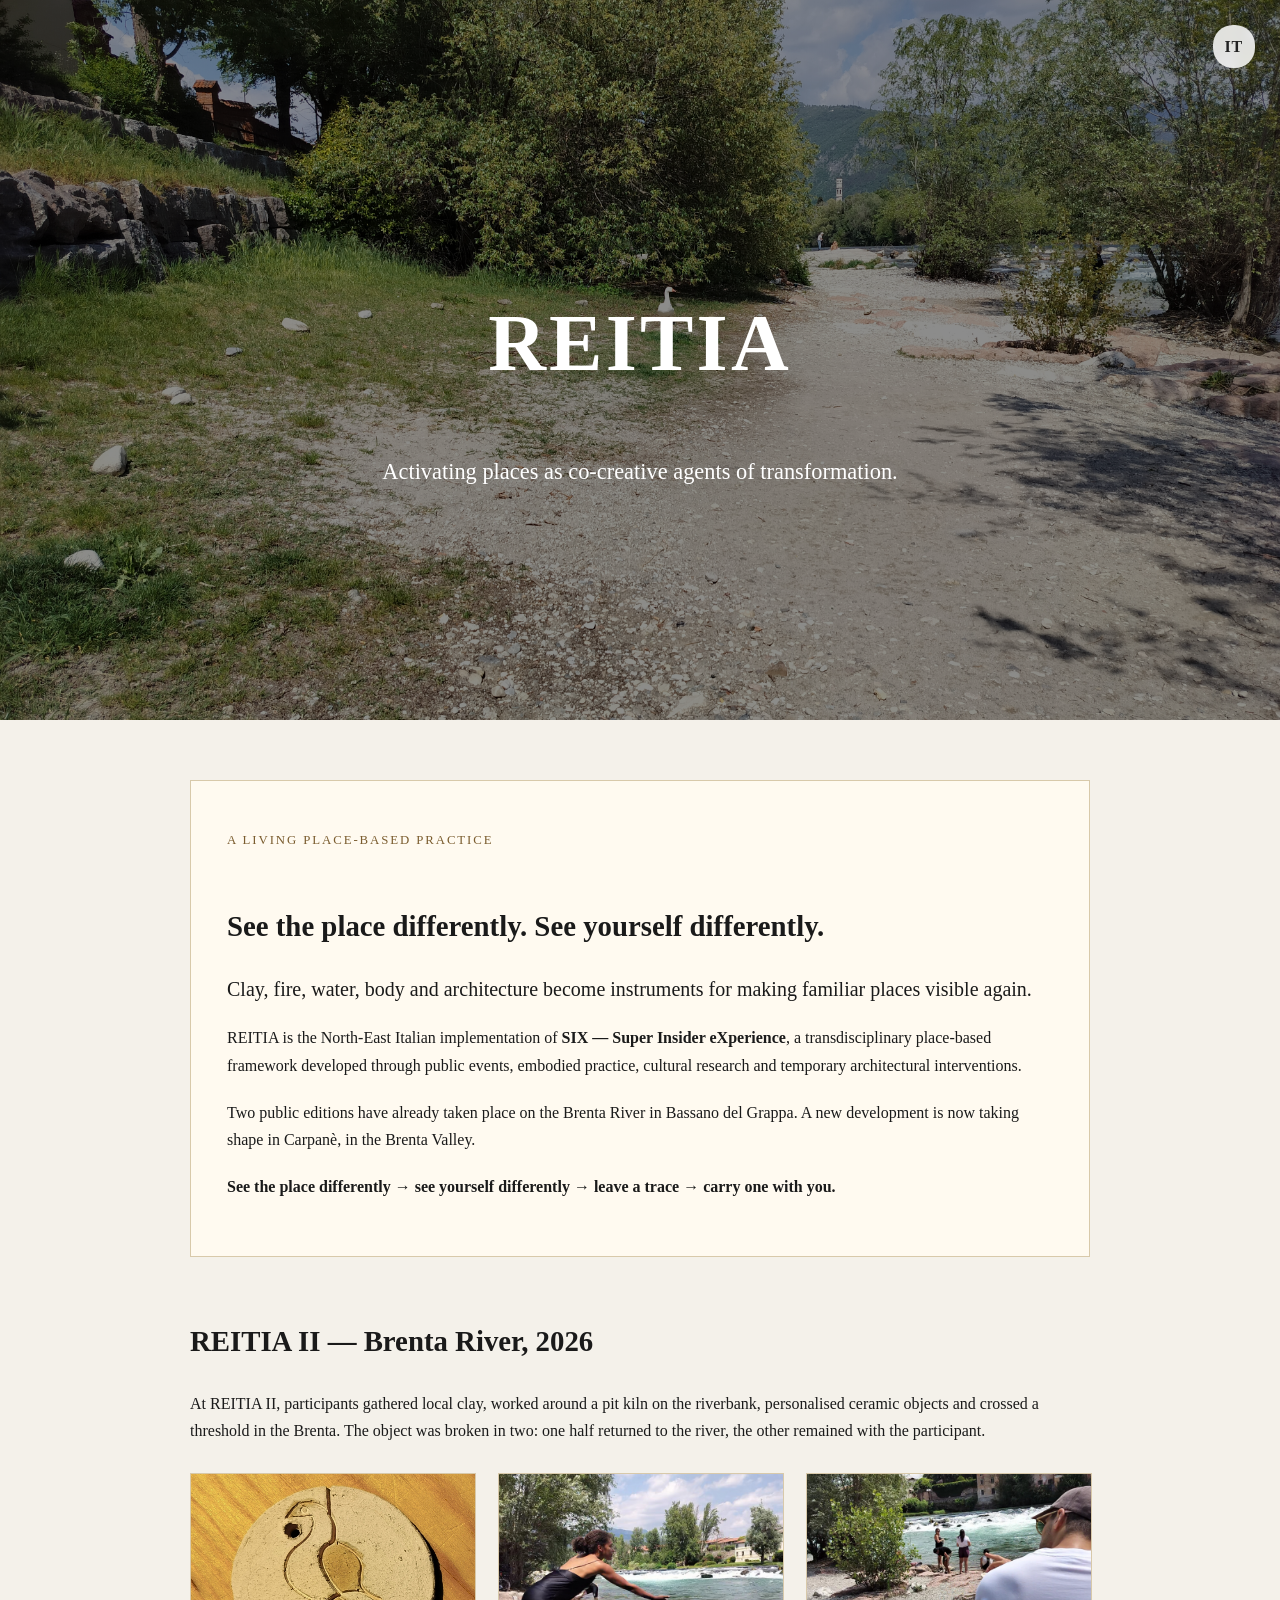
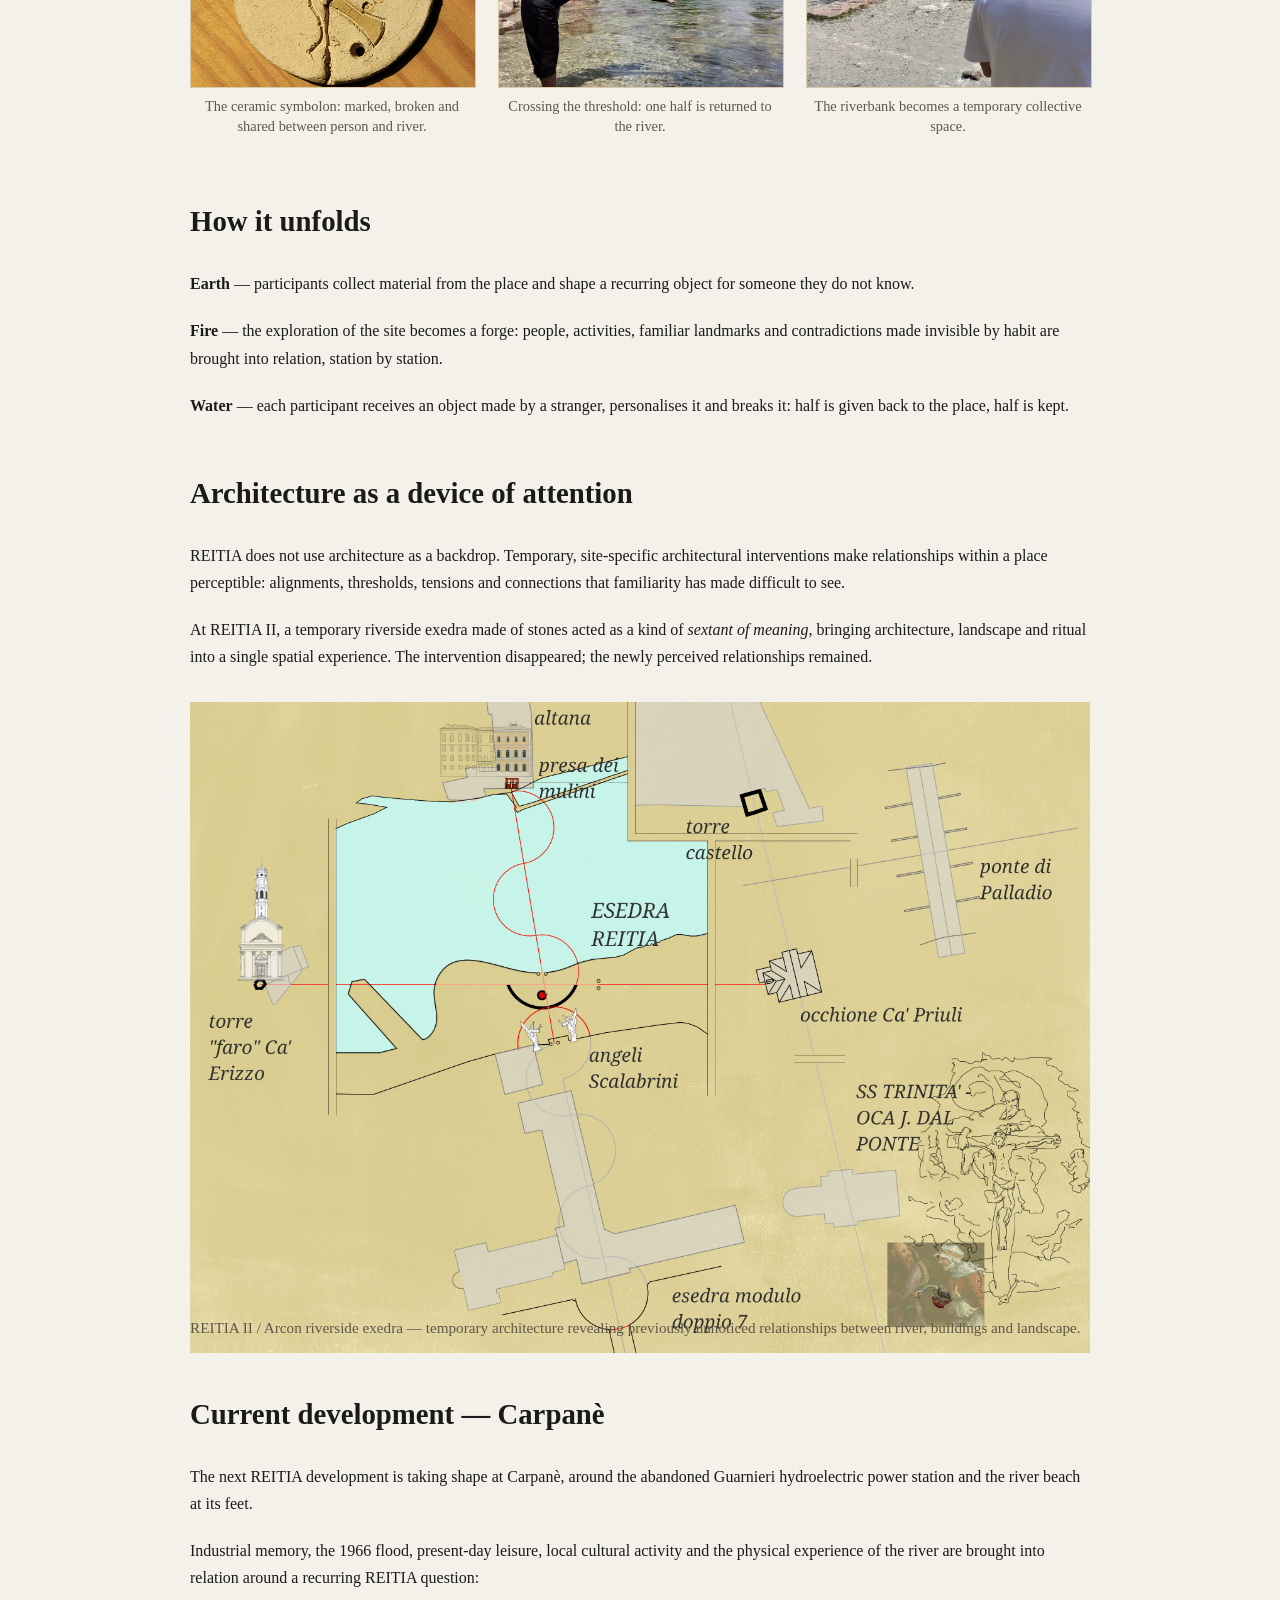
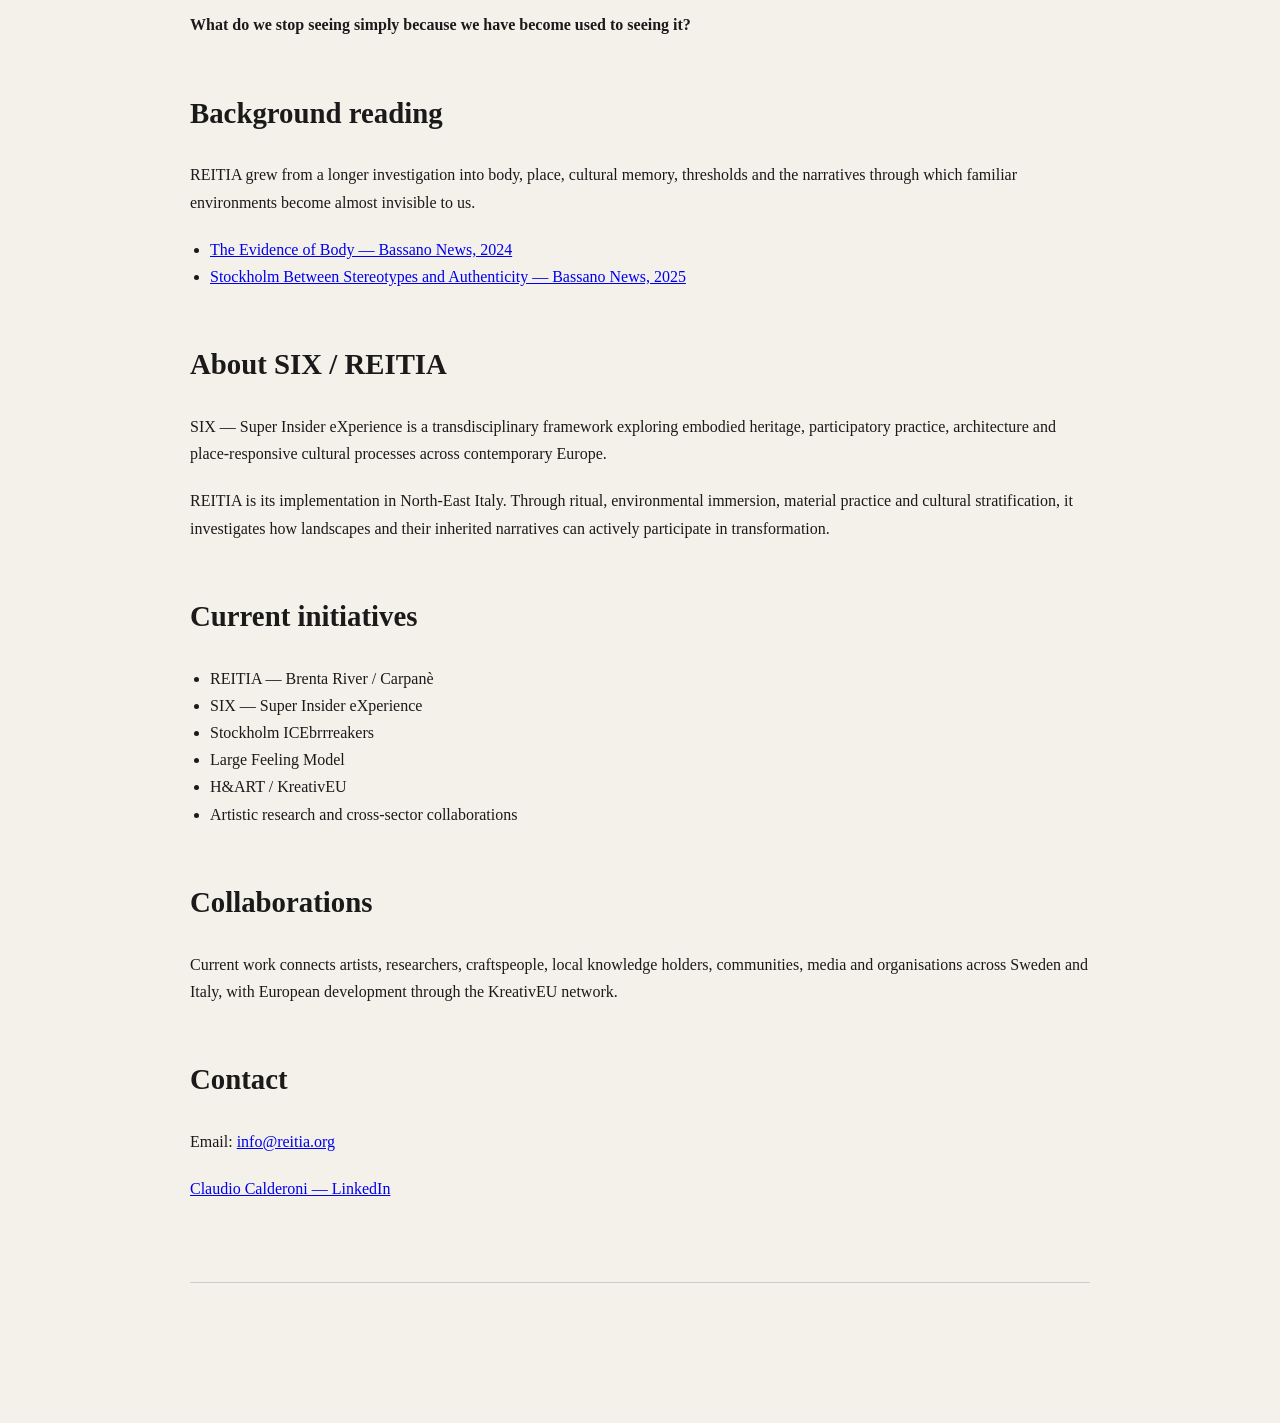
==== commit 8cf0e959: "Update HTML structure and class names in index-en.html" ====
--- a/index-en.html
+++ b/index-en.html
@@ -66,7 +66,7 @@
         river, the other remained with the participant.
       </p>
 
-      <div class="gallery">
+      <div class="image-grid">
 
         <figure>
           <img
@@ -140,10 +140,10 @@
           src="images/sestante-reitia.jpg"
           alt="Diagram of architectural and urban alignments activated by the REITIA II exedra"
         />
-        <figcaption>
-          REITIA II / Arcon riverside exedra — temporary architecture revealing
-          previously unnoticed relationships between river, buildings and landscape.
-        </figcaption>
+        <figcaption class="image-caption">
+  REITIA II / Arcon riverside exedra — temporary architecture revealing
+  previously unnoticed relationships between river, buildings and landscape.
+</figcaption>
       </figure>
 
       <h2>Current development — Carpanè</h2>
--- a/style.css
+++ b/style.css
@@ -177,6 +177,7 @@
   color: #5f574a;
   line-height: 1.45;
   margin-top: 8px;
+  text-align: center;
 }
 
 .reitia-section,
@@ -196,9 +197,10 @@
 .image-caption {
   font-size: 0.95rem;
   color: #5f574a;
-  margin-top: -24px;
+  margin-top: -36px;
   margin-bottom: 50px;
   line-height: 1.5;
+  text-align: left;
 }
 
 @media (max-width: 700px) {
@@ -206,3 +208,24 @@
     grid-template-columns: 1fr;
   }
 }
+
+figure {
+  margin: 2rem 0;
+  text-align: center;
+}
+
+figure img {
+  display: block;
+  max-width: 100%;
+  height: auto;
+  margin: 0 auto;
+}
+
+figcaption {
+  margin-top: 0.6rem;
+  text-align: center;
+}
+
+.gallery {
+  width: 100%;
+}
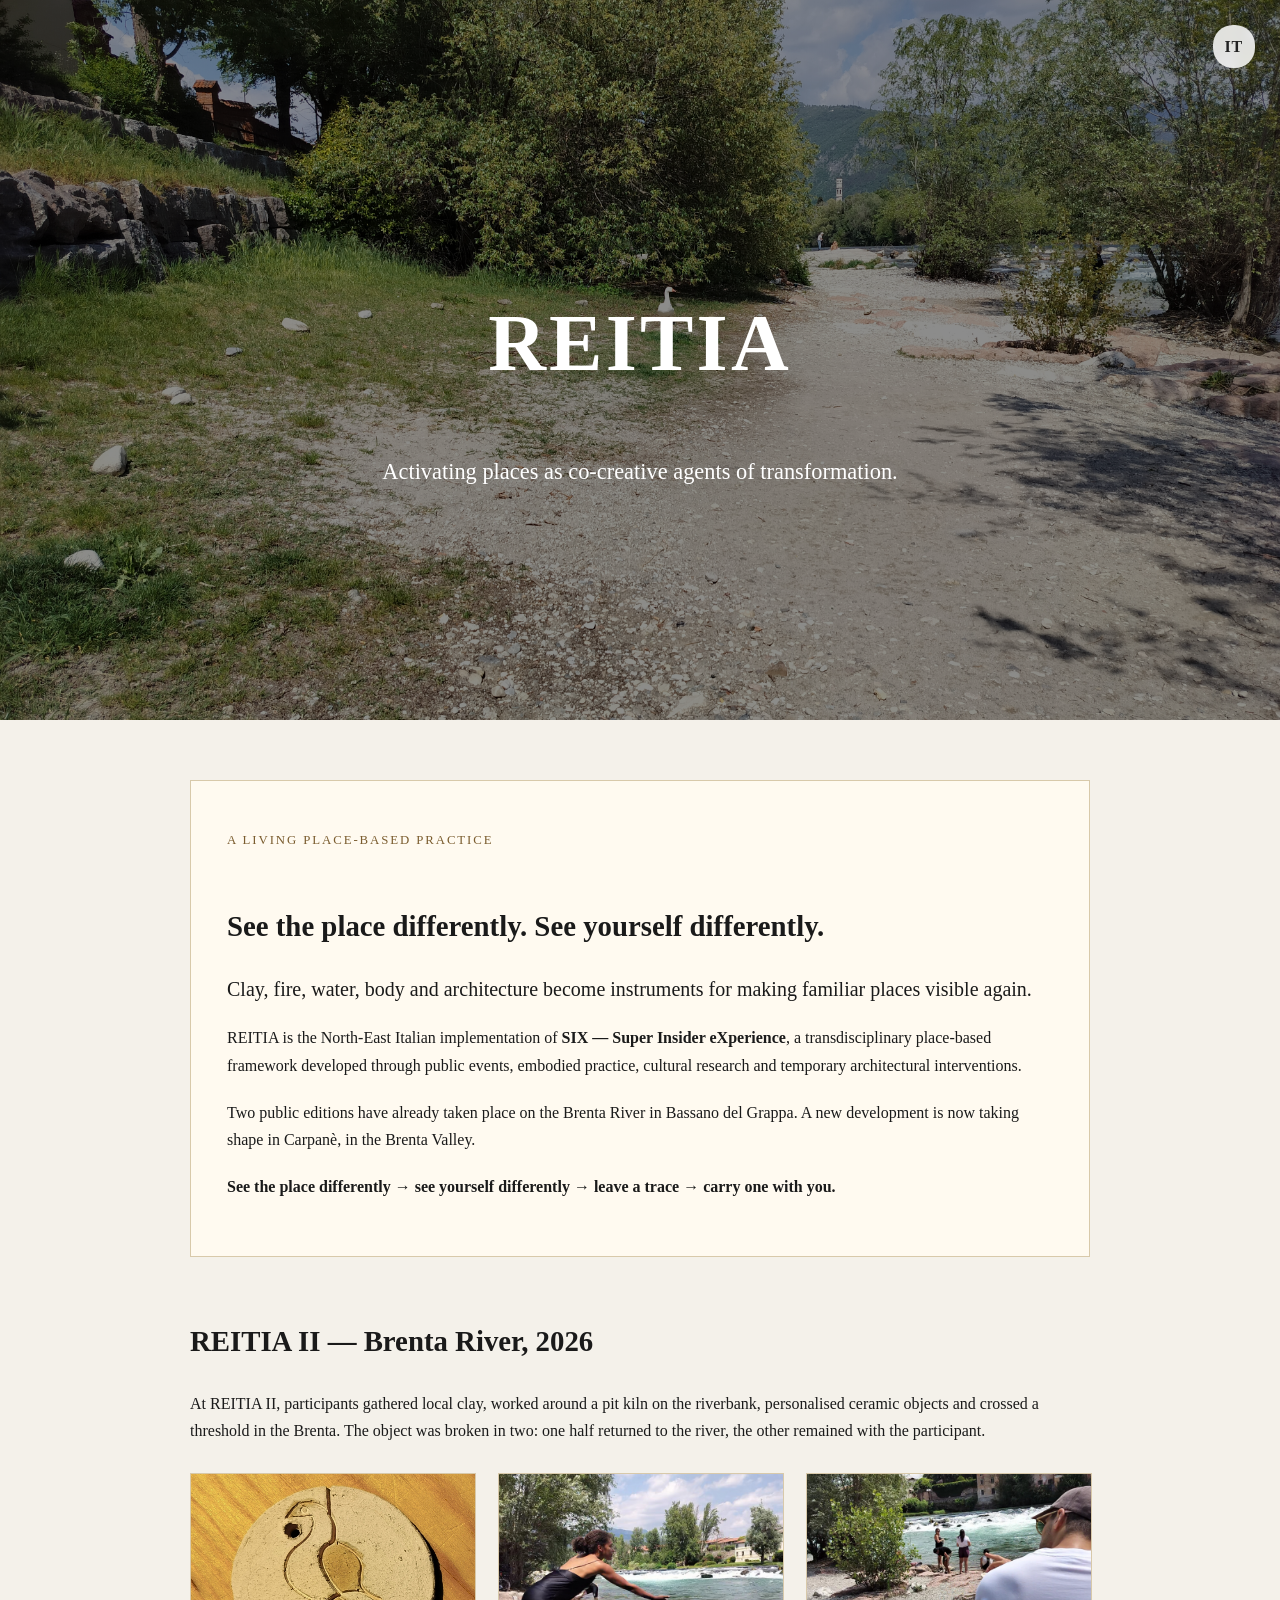
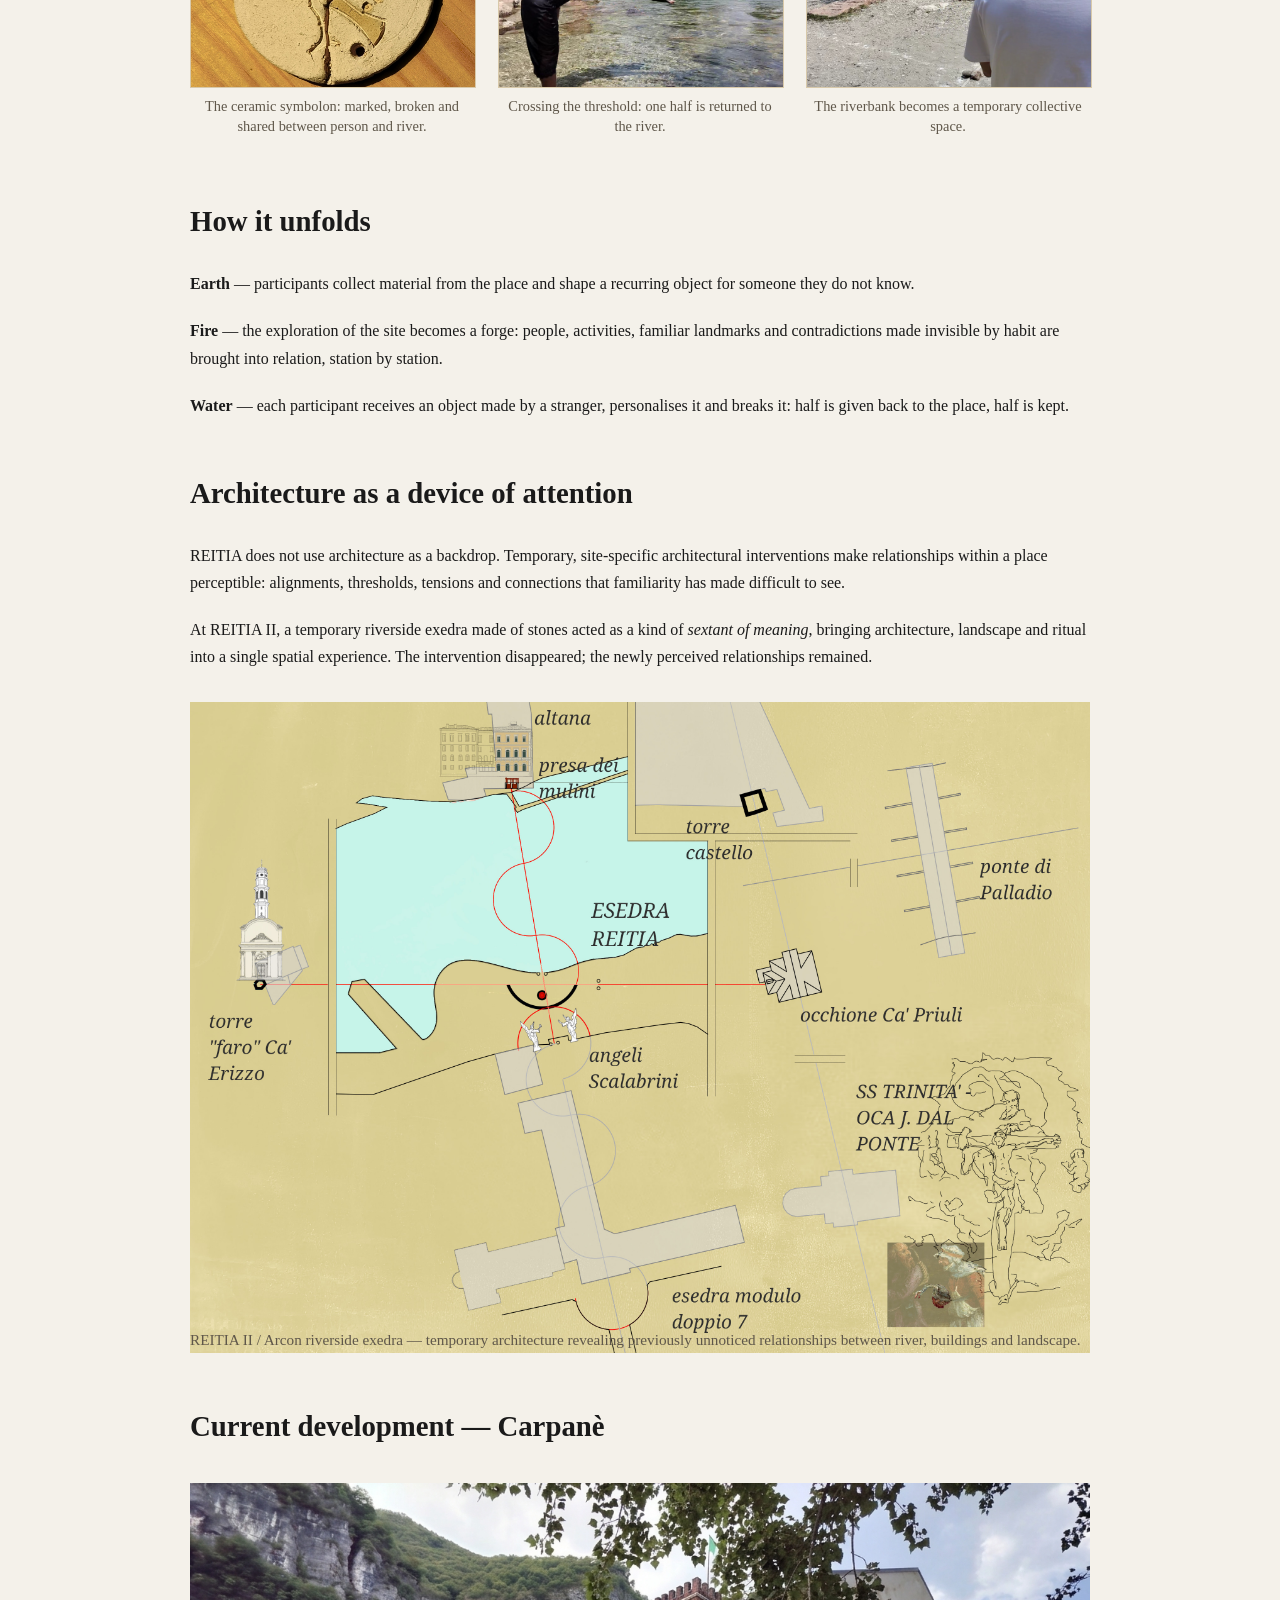
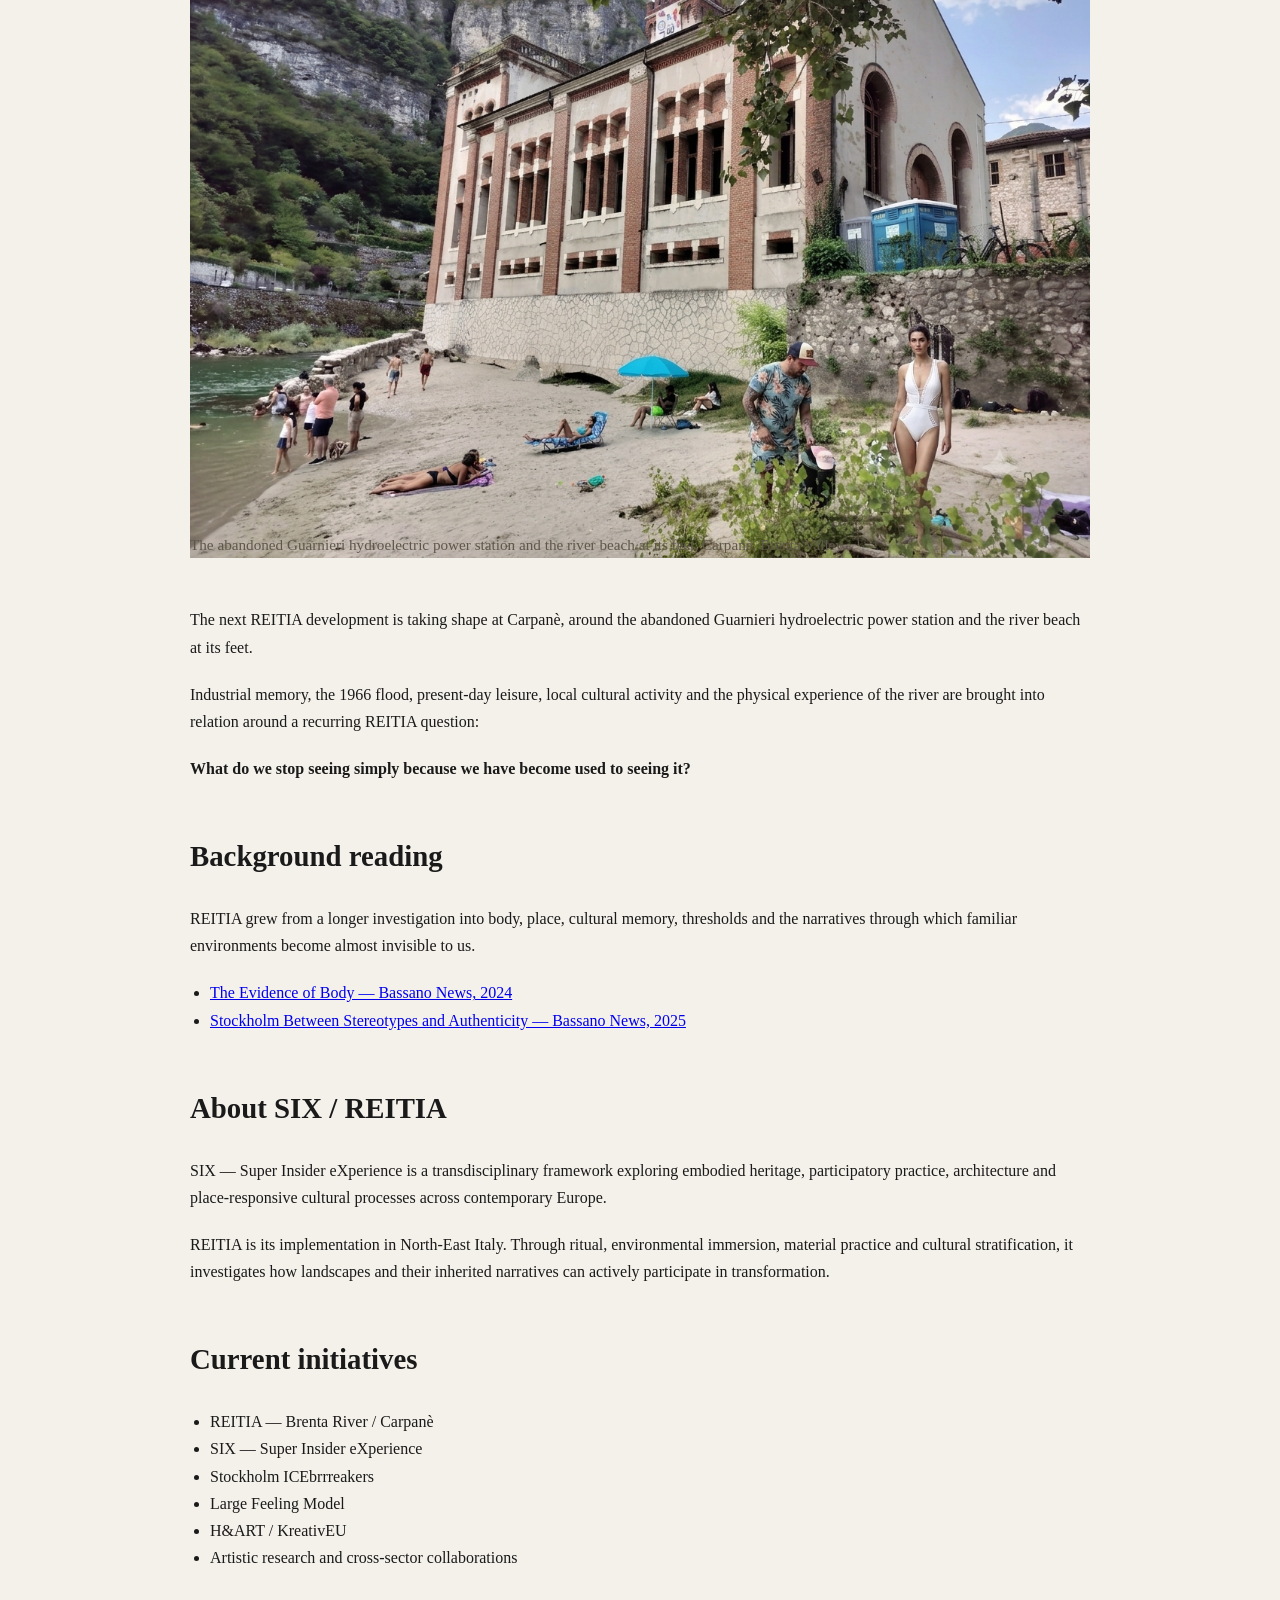
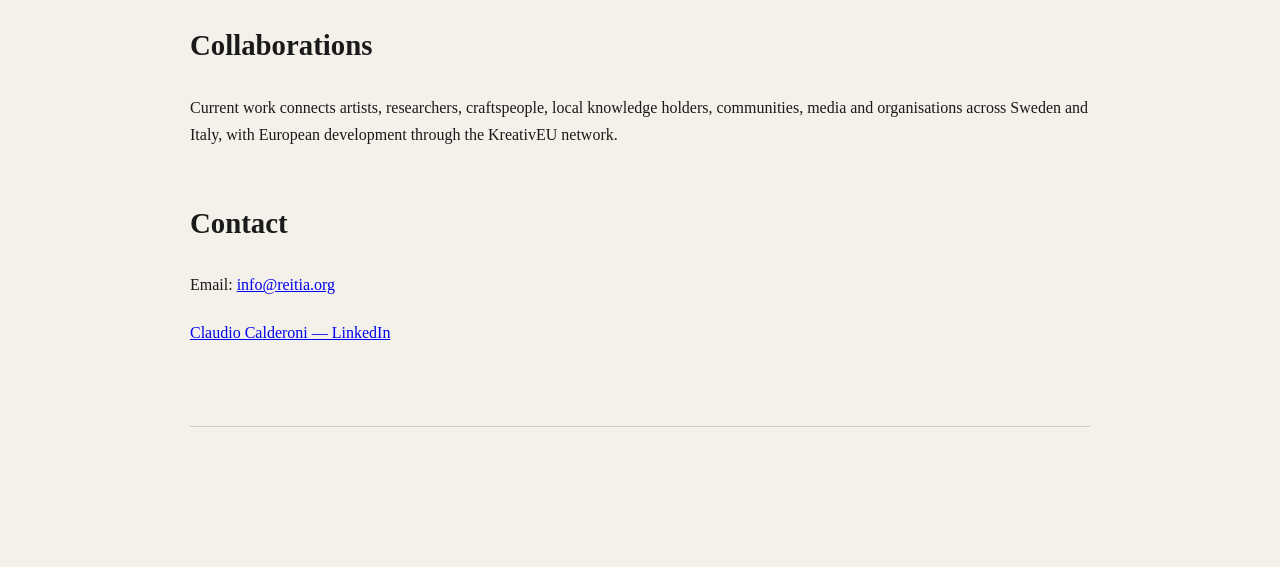
==== commit 1c555cdc: "Add image and caption for Carpanè development Added an image and caption for the Carpanè development" ====
--- a/index-en.html
+++ b/index-en.html
@@ -148,6 +148,16 @@
 
       <h2>Current development — Carpanè</h2>
 
+<figure>
+  <img
+    src="images/carpane-guarnieri-beach.png"
+    alt="The abandoned Guarnieri hydroelectric power station and river beach at Carpanè"
+  />
+  <figcaption class="image-caption">
+    The abandoned Guarnieri hydroelectric power station and the river beach at its feet, Carpanè, Brenta Valley.
+  </figcaption>
+</figure>
+
       <p>
         The next REITIA development is taking shape at Carpanè, around the
         abandoned Guarnieri hydroelectric power station and the river beach
--- a/style.css
+++ b/style.css
@@ -197,7 +197,7 @@
 .image-caption {
   font-size: 0.95rem;
   color: #5f574a;
-  margin-top: -36px;
+  margin-top: -24px;
   margin-bottom: 50px;
   line-height: 1.5;
   text-align: left;
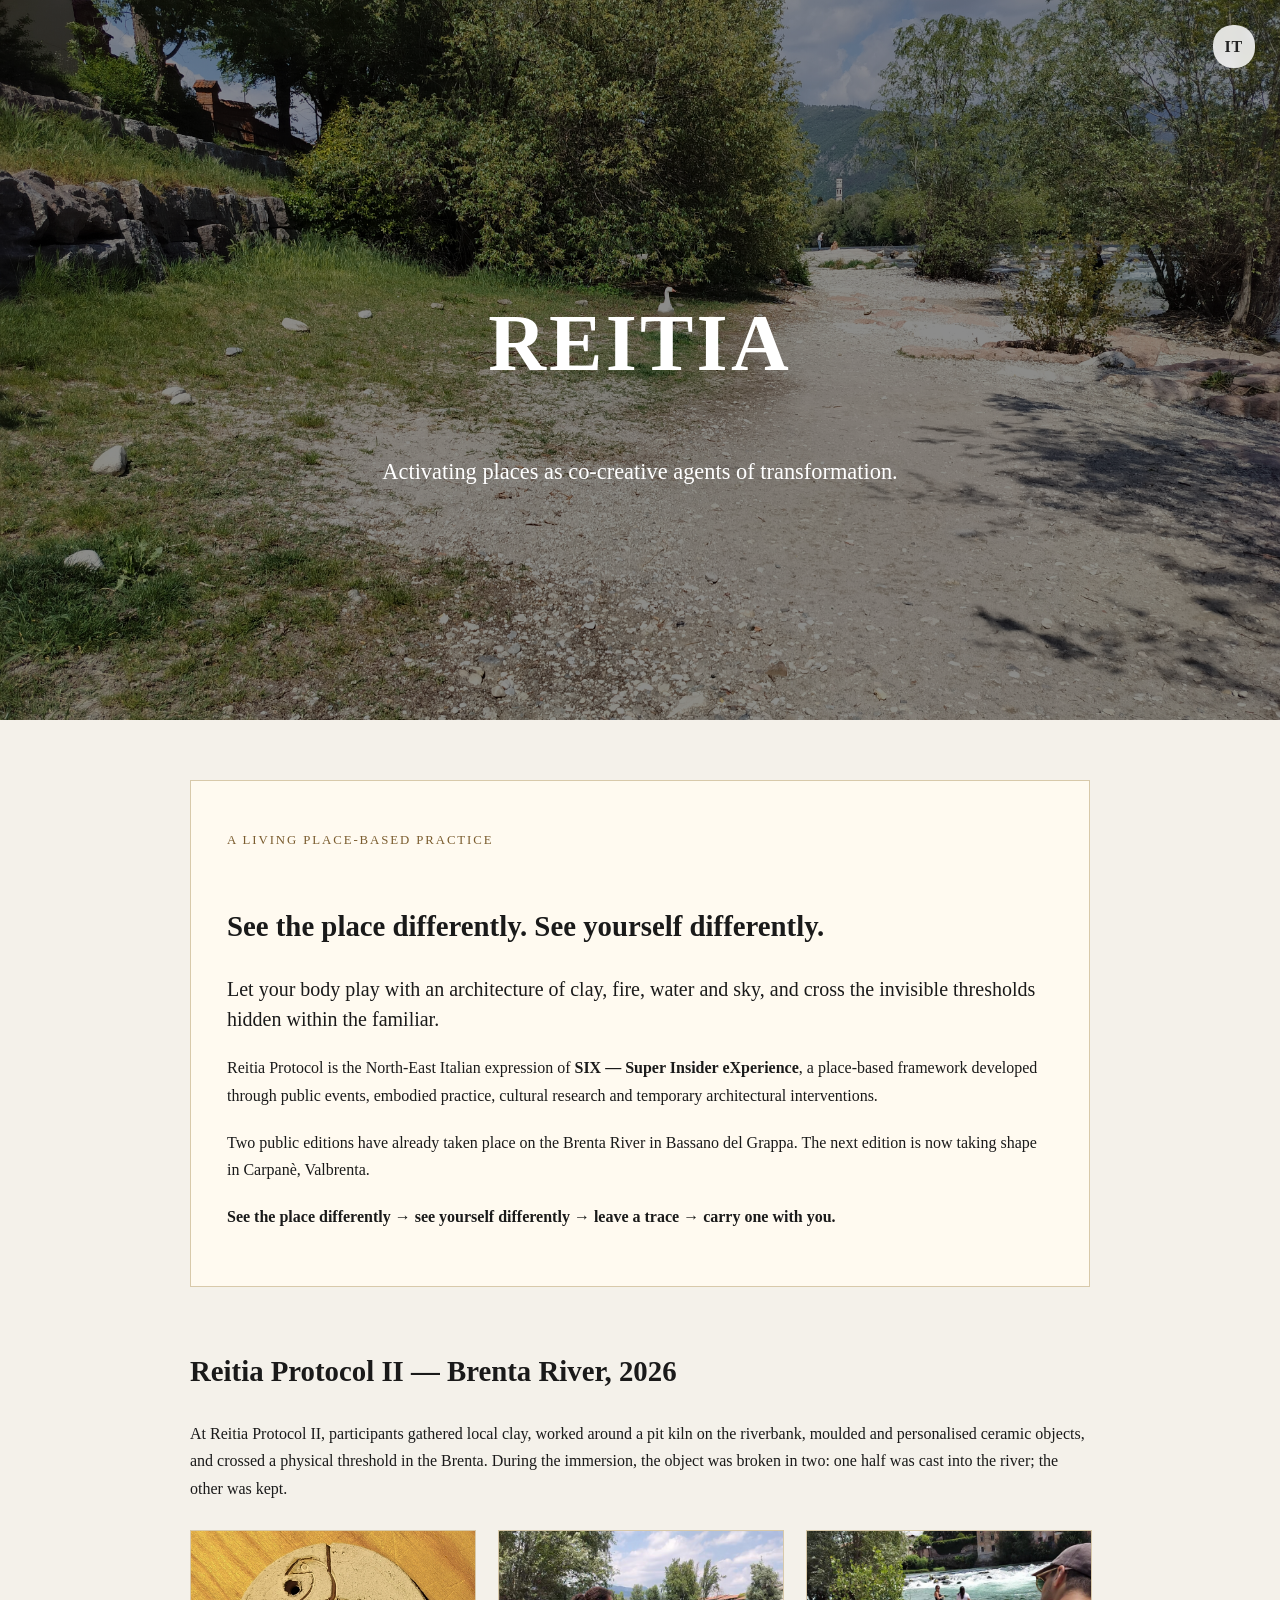
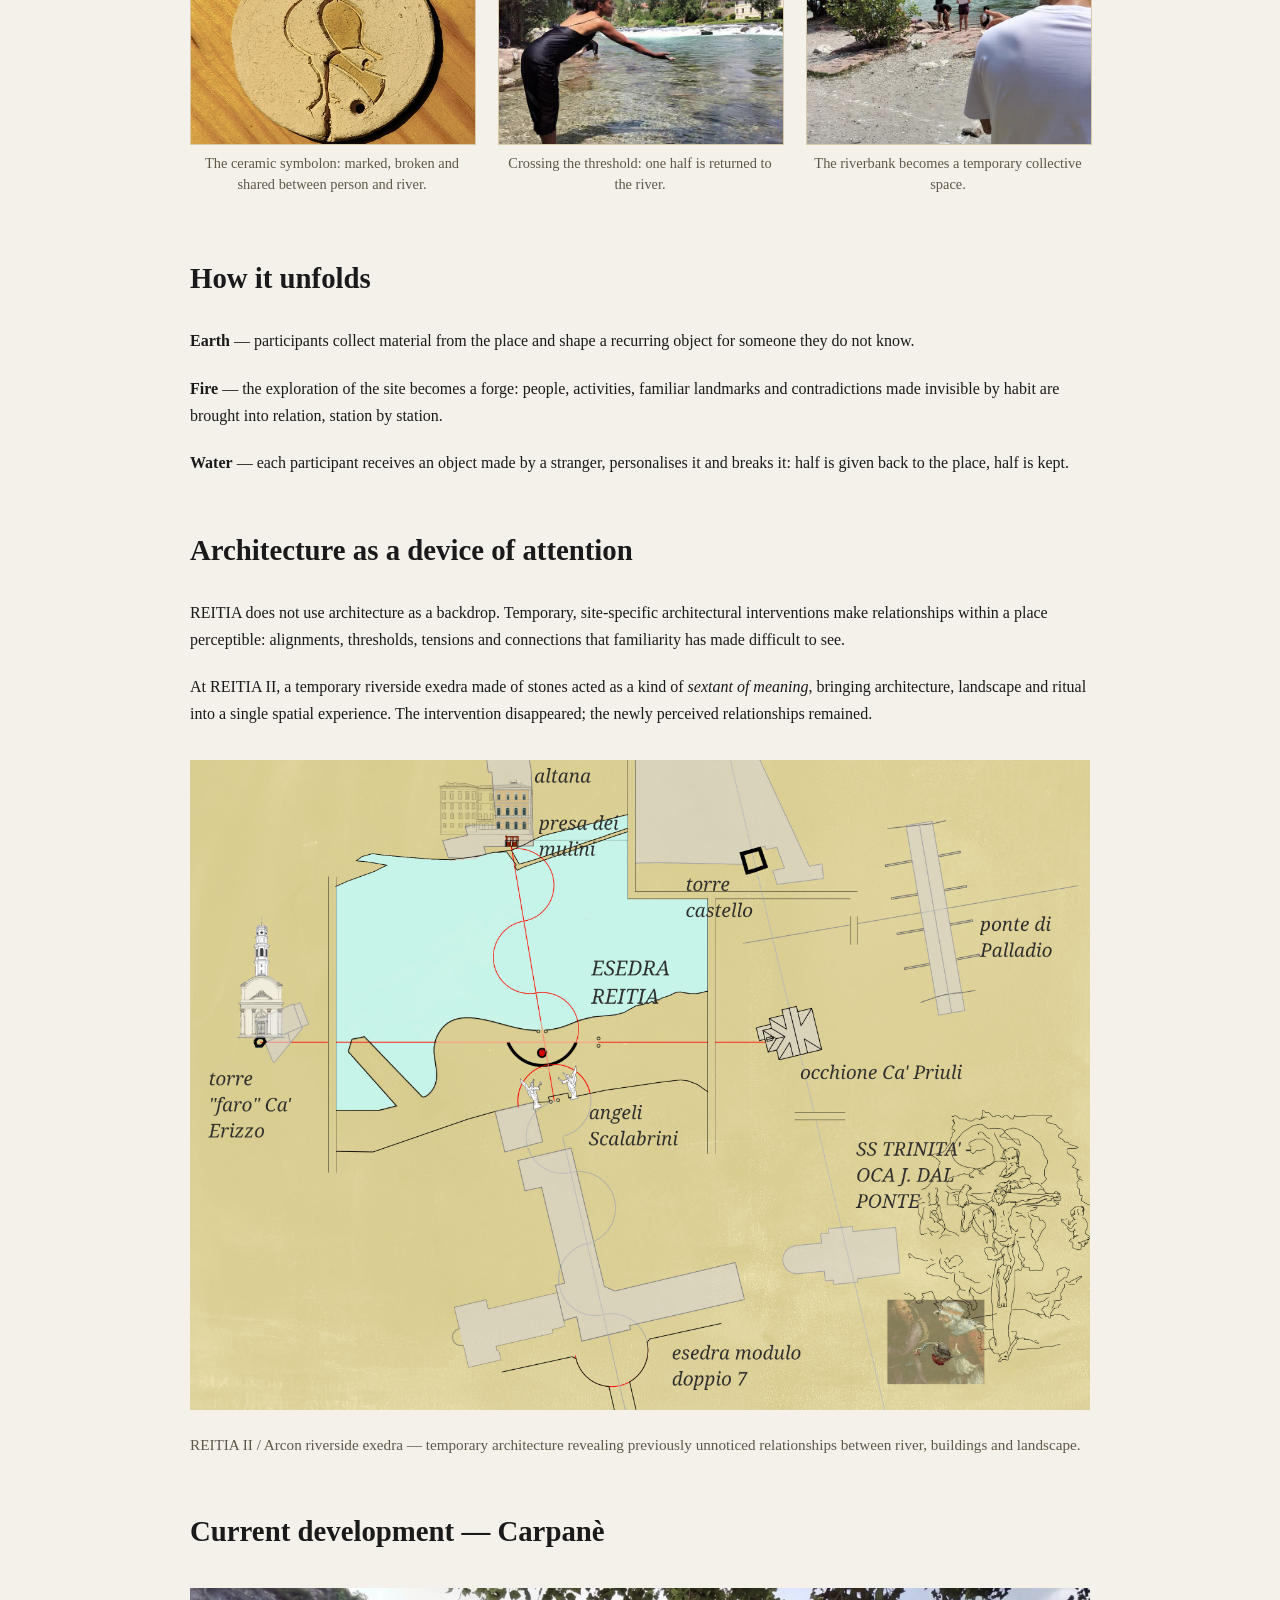
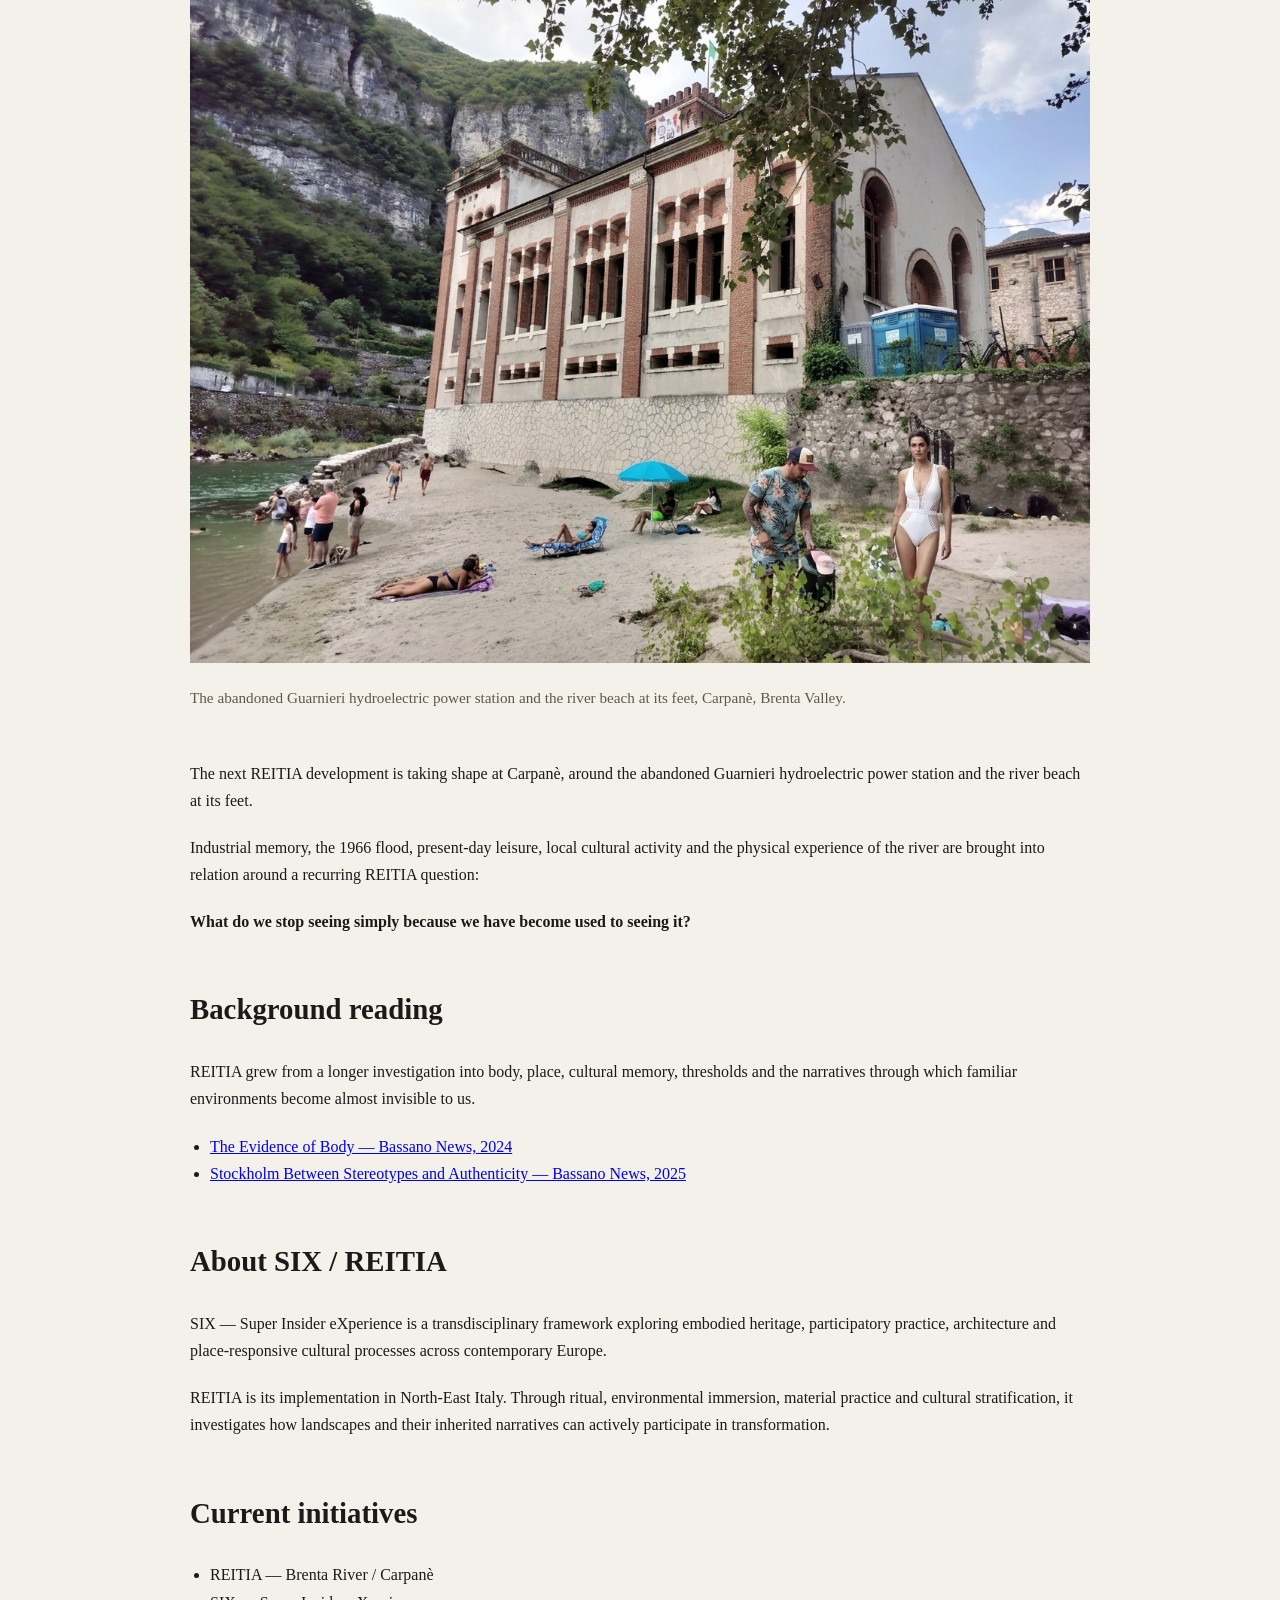
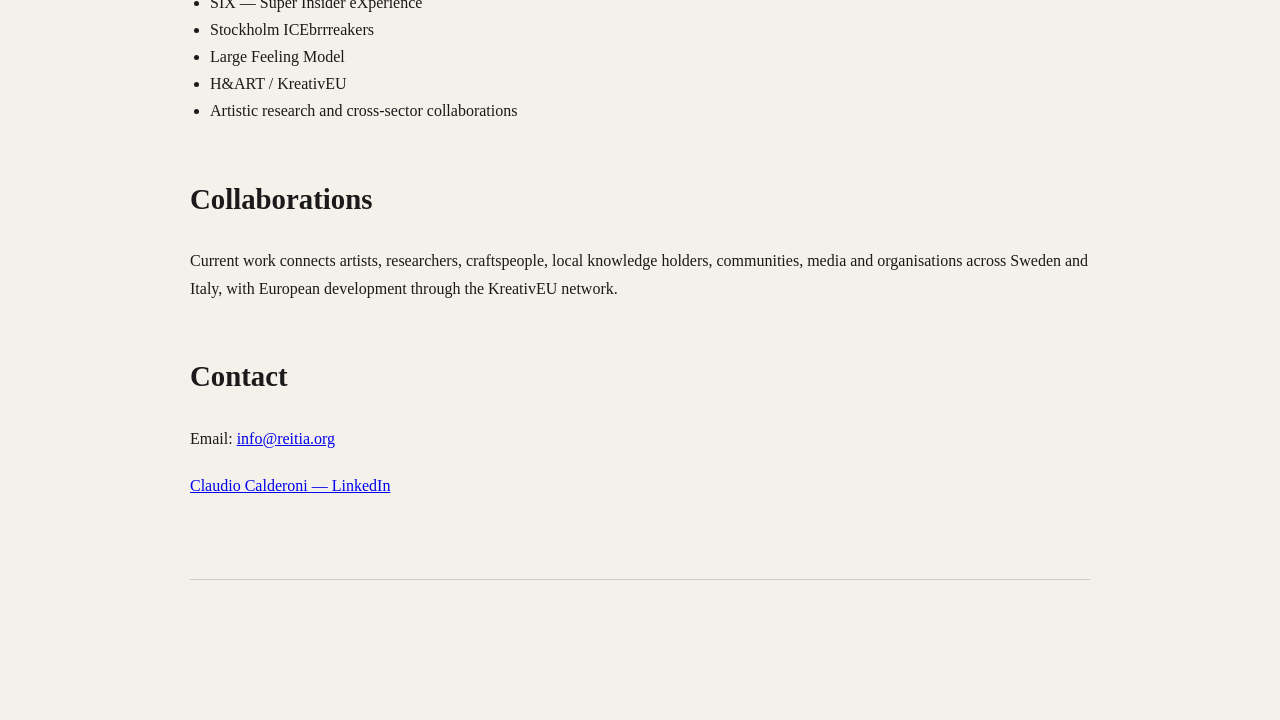
==== commit 3fc9a363: "Revise text for Reitia Protocol descriptions Updated text to enhance clarity and consistency in term" ====
--- a/index-en.html
+++ b/index-en.html
@@ -30,21 +30,18 @@
       <h2>See the place differently. See yourself differently.</h2>
 
       <p class="event-lead">
-        Clay, fire, water, body and architecture become instruments for making
-        familiar places visible again.
-      </p>
-
-      <p>
-        REITIA is the North-East Italian implementation of
-        <strong>SIX — Super Insider eXperience</strong>, a transdisciplinary
+        Let your body play with an architecture of clay, fire, water and sky, and cross the invisible thresholds hidden within the familiar.
+      </p>
+
+      <p>
+        Reitia Protocol is the North-East Italian expression of
+        <strong>SIX — Super Insider eXperience</strong>, a
         place-based framework developed through public events, embodied practice,
         cultural research and temporary architectural interventions.
       </p>
 
       <p>
-        Two public editions have already taken place on the Brenta River in
-        Bassano del Grappa. A new development is now taking shape in Carpanè,
-        in the Brenta Valley.
+        Two public editions have already taken place on the Brenta River in Bassano del Grappa. The next edition is now taking shape in Carpanè, Valbrenta.
       </p>
 
       <p>
@@ -57,13 +54,13 @@
 
     <div id="en">
 
-      <h2>REITIA II — Brenta River, 2026</h2>
-
-      <p>
-        At REITIA II, participants gathered local clay, worked around a pit kiln
-        on the riverbank, personalised ceramic objects and crossed a threshold
-        in the Brenta. The object was broken in two: one half returned to the
-        river, the other remained with the participant.
+      <h2>Reitia Protocol II — Brenta River, 2026</h2>
+
+      <p>
+        At Reitia Protocol II, participants gathered local clay, worked around a pit kiln 
+        on the riverbank, moulded and personalised ceramic objects, and crossed a physical 
+        threshold in the Brenta. During the immersion, the object was broken in two: one half 
+        was cast into the river; the other was kept.
       </p>
 
       <div class="image-grid">
--- a/style.css
+++ b/style.css
@@ -197,7 +197,7 @@
 .image-caption {
   font-size: 0.95rem;
   color: #5f574a;
-  margin-top: -24px;
+  margin-top: 24px;
   margin-bottom: 50px;
   line-height: 1.5;
   text-align: left;
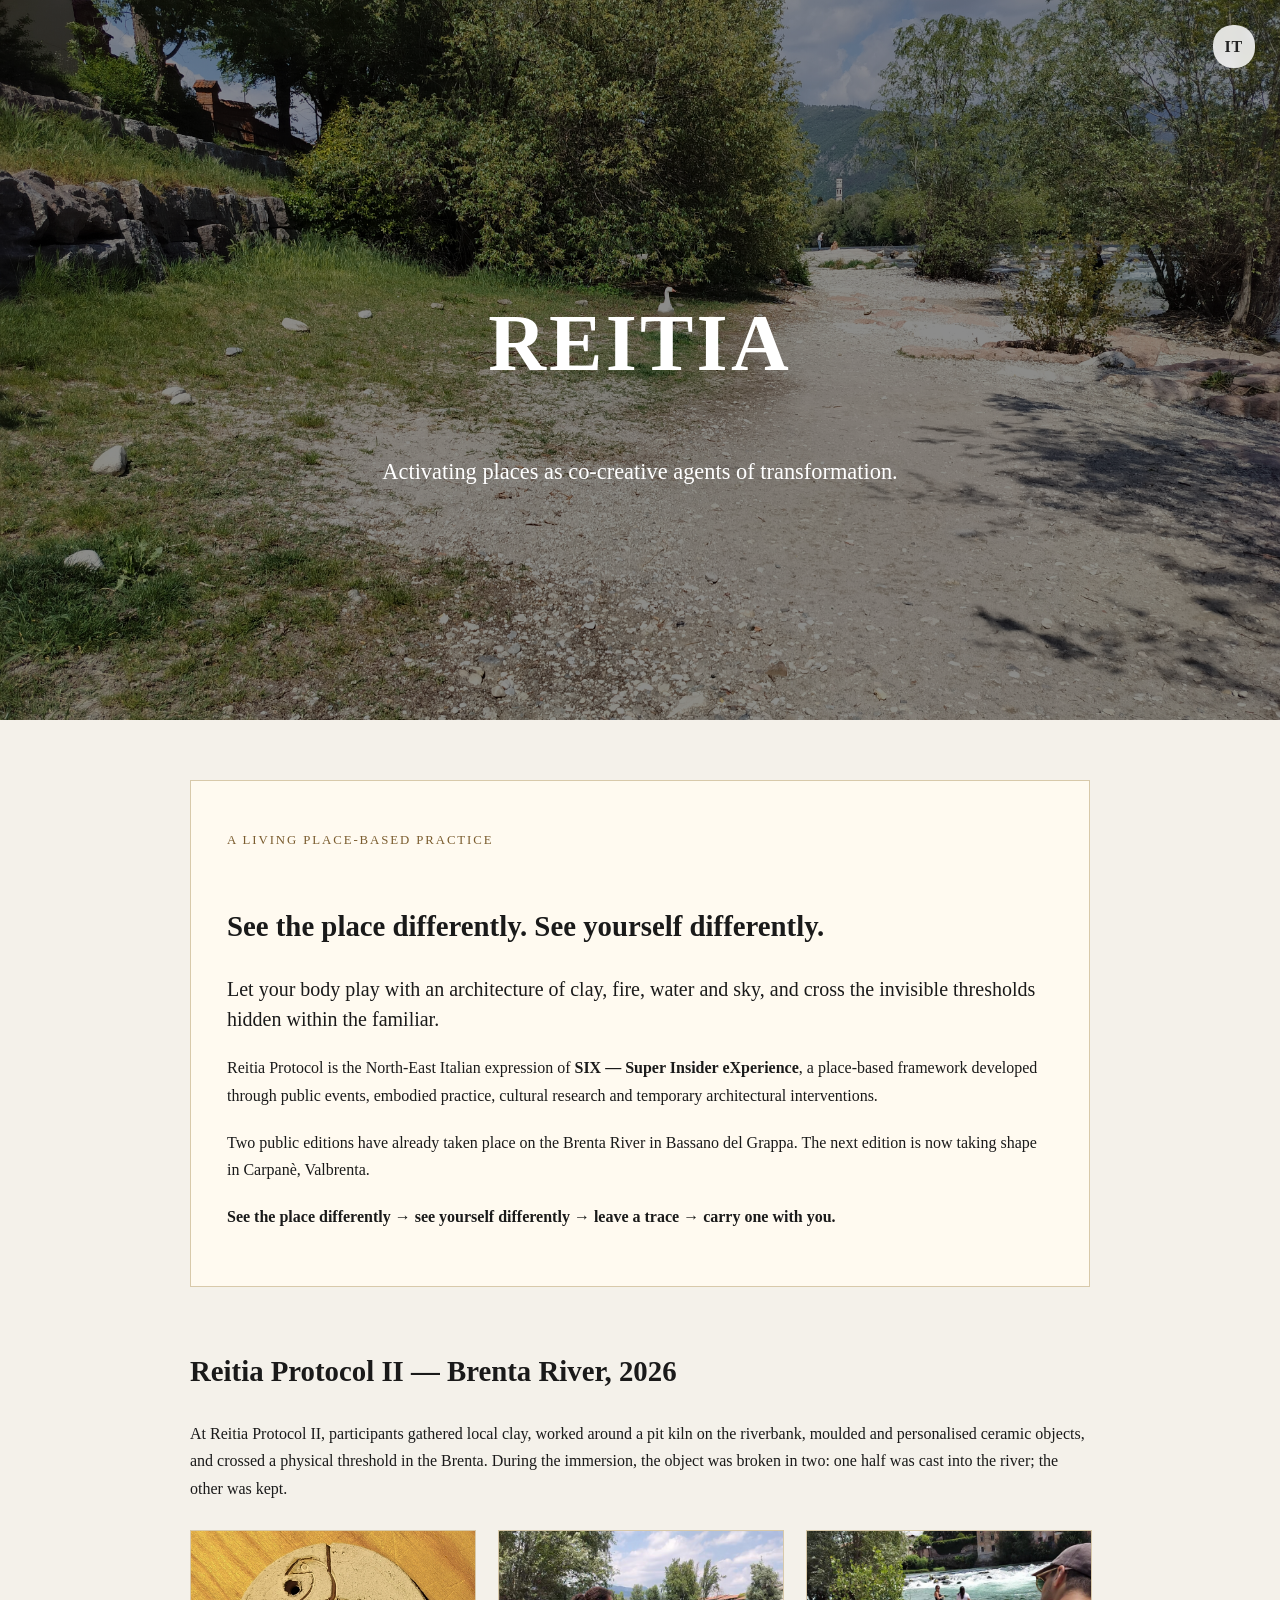
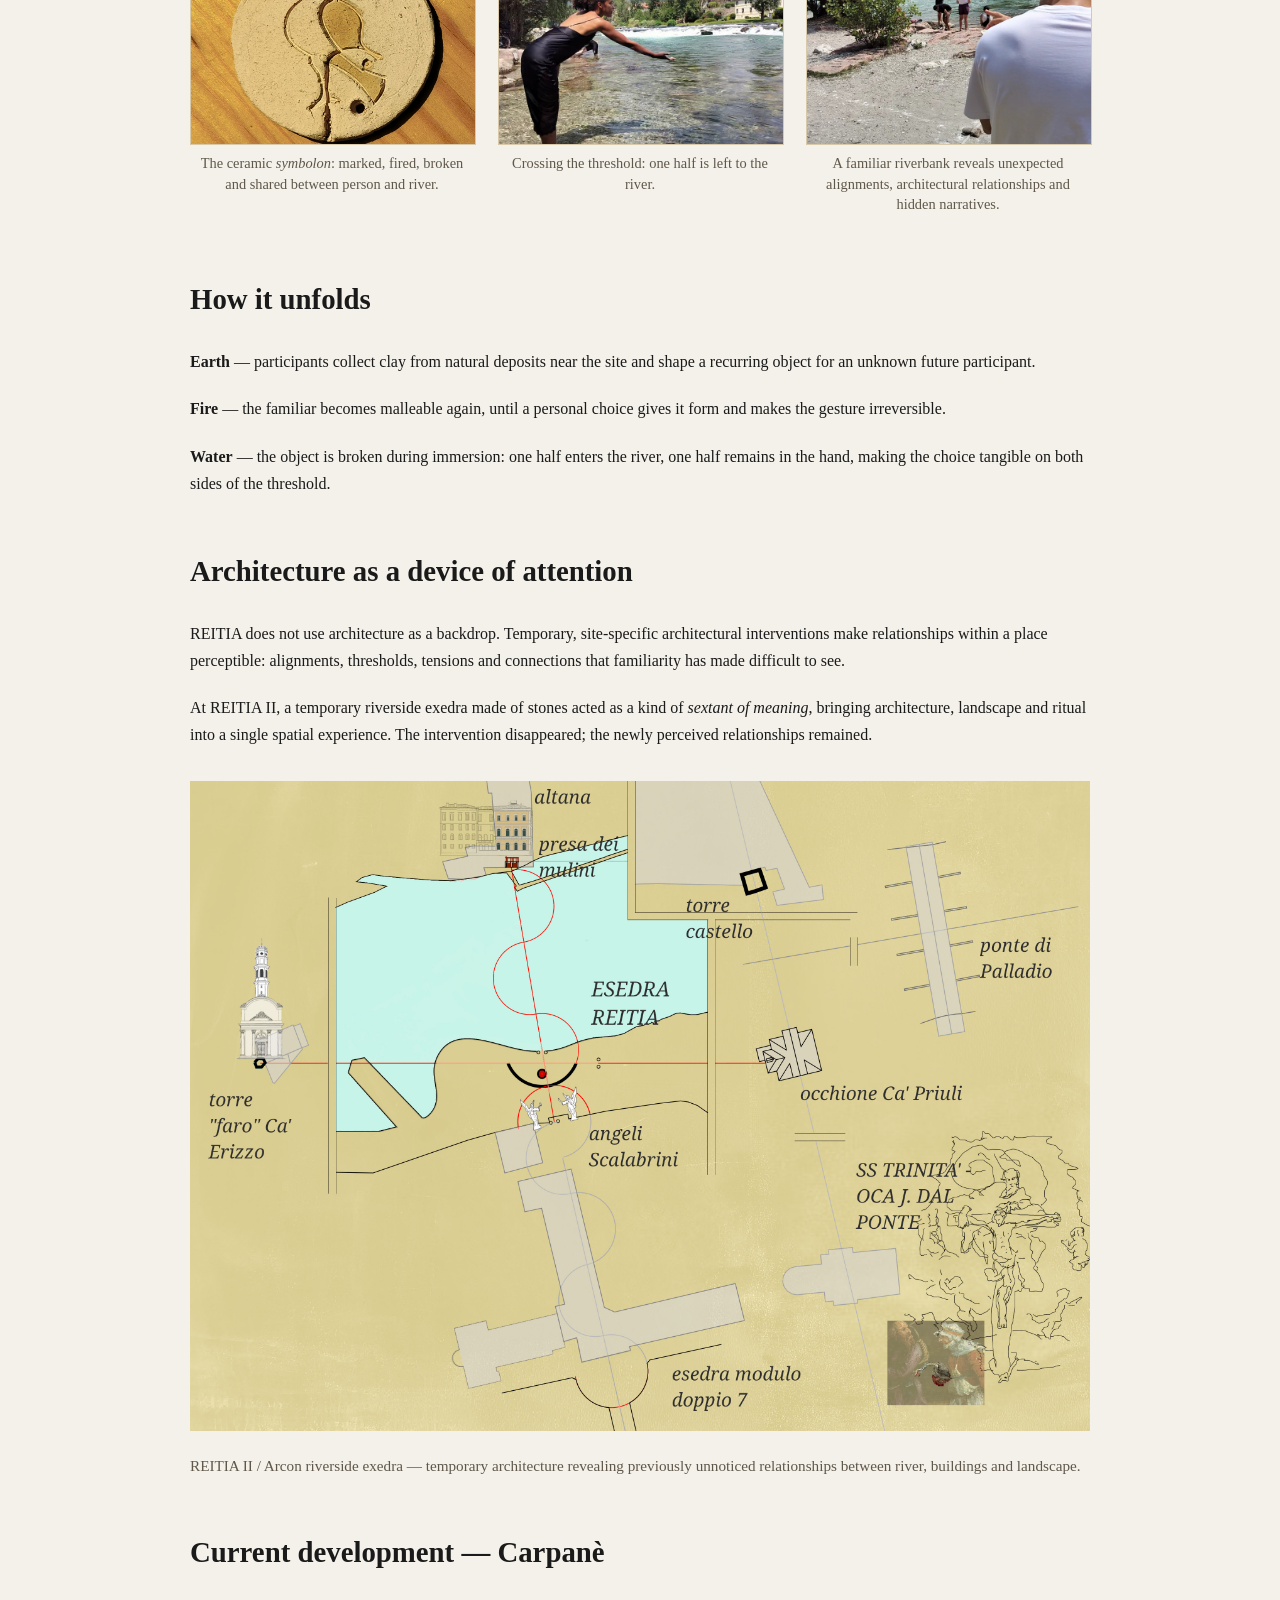
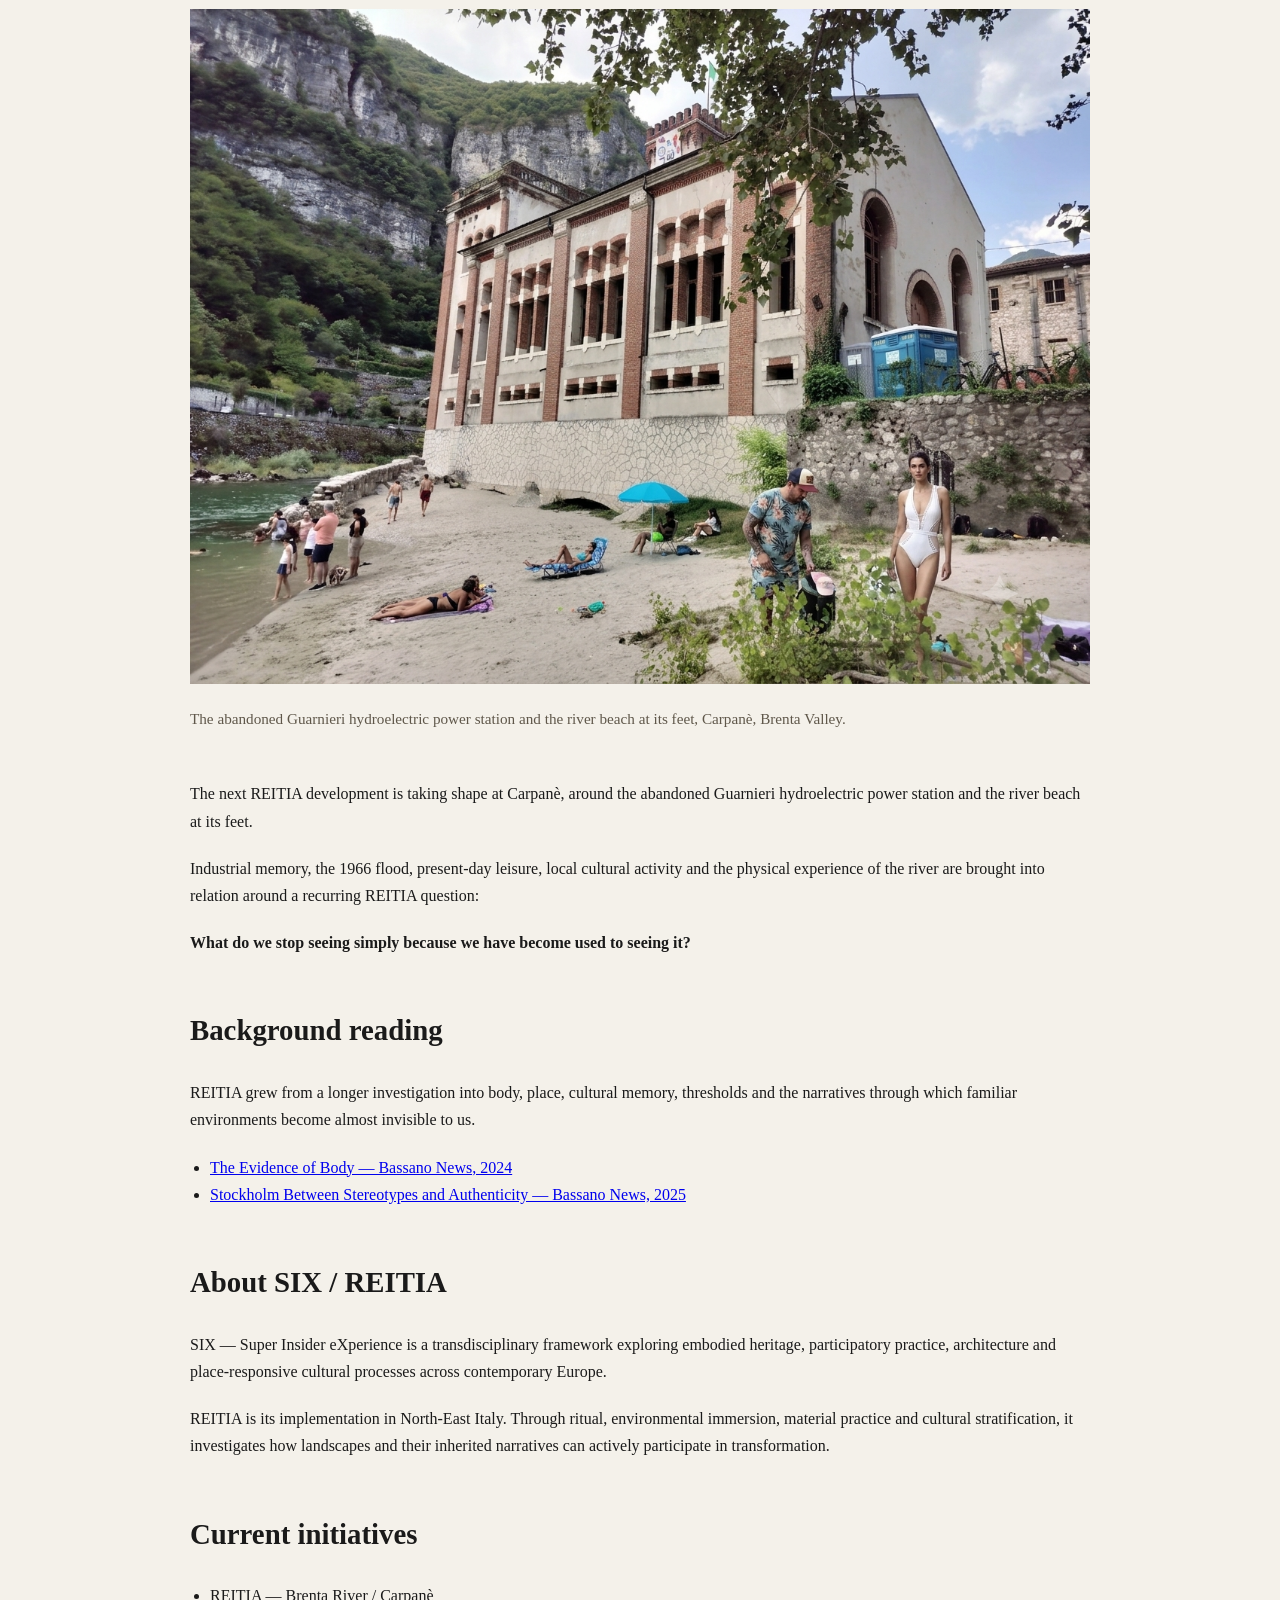
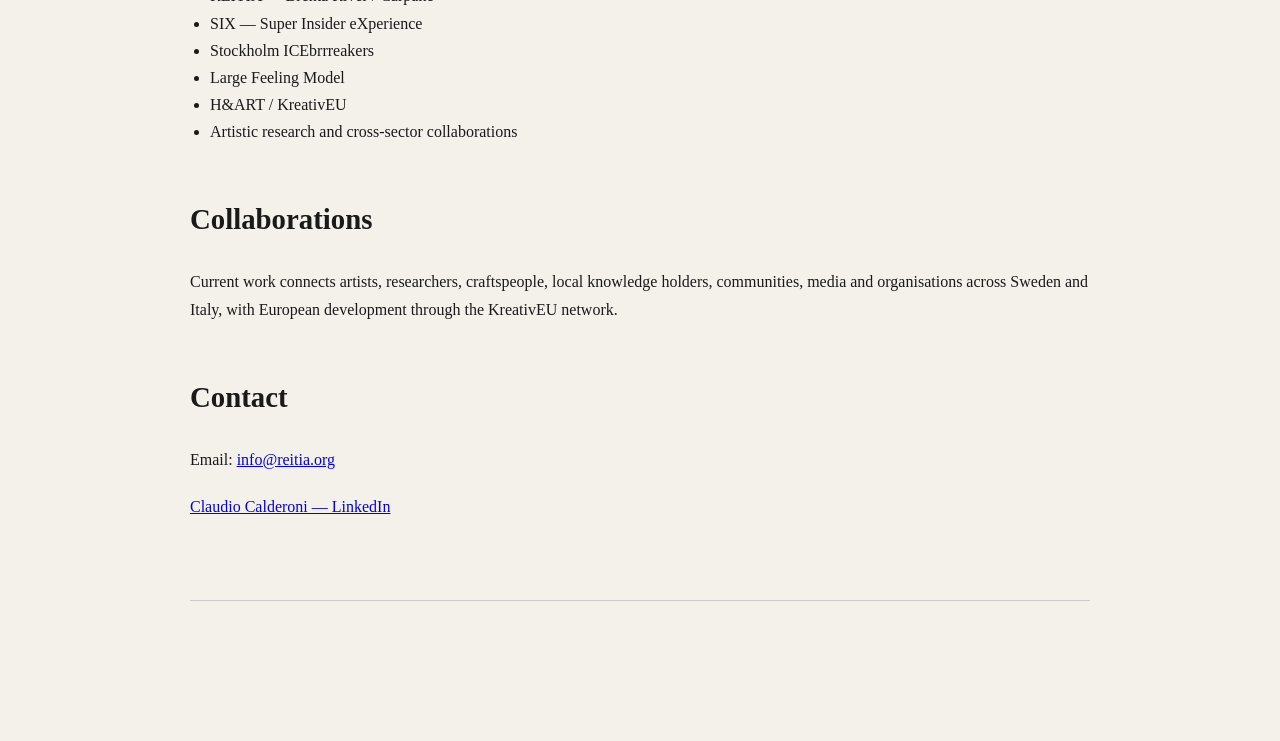
==== commit 13d0857d: "Revise captions and text for clarity in index-en.html Updated captions and descriptions for clarity " ====
--- a/index-en.html
+++ b/index-en.html
@@ -71,17 +71,17 @@
             alt="REITIA ceramic symbolon marked with the sacred goose"
           />
           <figcaption>
-            The ceramic symbolon: marked, broken and shared between person and river.
+            The ceramic <em>symbolon</em>: marked, fired, broken and shared between person and river.
           </figcaption>
         </figure>
 
         <figure>
           <img
             src="images/reitia-soglia-brenta.jpg"
-            alt="REITIA threshold ritual on the Brenta River"
+            alt="The ceramic <em>symbolon</em>: marked, fired, broken and shared between person and river."
           />
           <figcaption>
-            Crossing the threshold: one half is returned to the river.
+            Crossing the threshold: one half is left to the river.
           </figcaption>
         </figure>
 
@@ -91,7 +91,7 @@
             alt="Participants on the Brenta riverbank during REITIA II"
           />
           <figcaption>
-            The riverbank becomes a temporary collective space.
+            A familiar riverbank reveals unexpected alignments, architectural relationships and hidden narratives.
           </figcaption>
         </figure>
 
@@ -100,20 +100,18 @@
       <h2>How it unfolds</h2>
 
       <p>
-        <strong>Earth</strong> — participants collect material from the place
-        and shape a recurring object for someone they do not know.
-      </p>
-
-      <p>
-        <strong>Fire</strong> — the exploration of the site becomes a forge:
-        people, activities, familiar landmarks and contradictions made invisible
-        by habit are brought into relation, station by station.
-      </p>
-
-      <p>
-        <strong>Water</strong> — each participant receives an object made by
-        a stranger, personalises it and breaks it: half is given back to the
-        place, half is kept.
+        <strong>Earth</strong> — participants collect clay from natural deposits 
+        near the site and shape a recurring object for an unknown future participant.
+      </p>
+
+      <p>
+        <strong>Fire</strong> — the familiar becomes malleable again, until a 
+        personal choice gives it form and makes the gesture irreversible.
+      </p>
+
+      <p>
+        <strong>Water</strong> — the object is broken during immersion: one half 
+        enters the river, one half remains in the hand, making the choice tangible on both sides of the threshold.
       </p>
 
       <h2>Architecture as a device of attention</h2>
